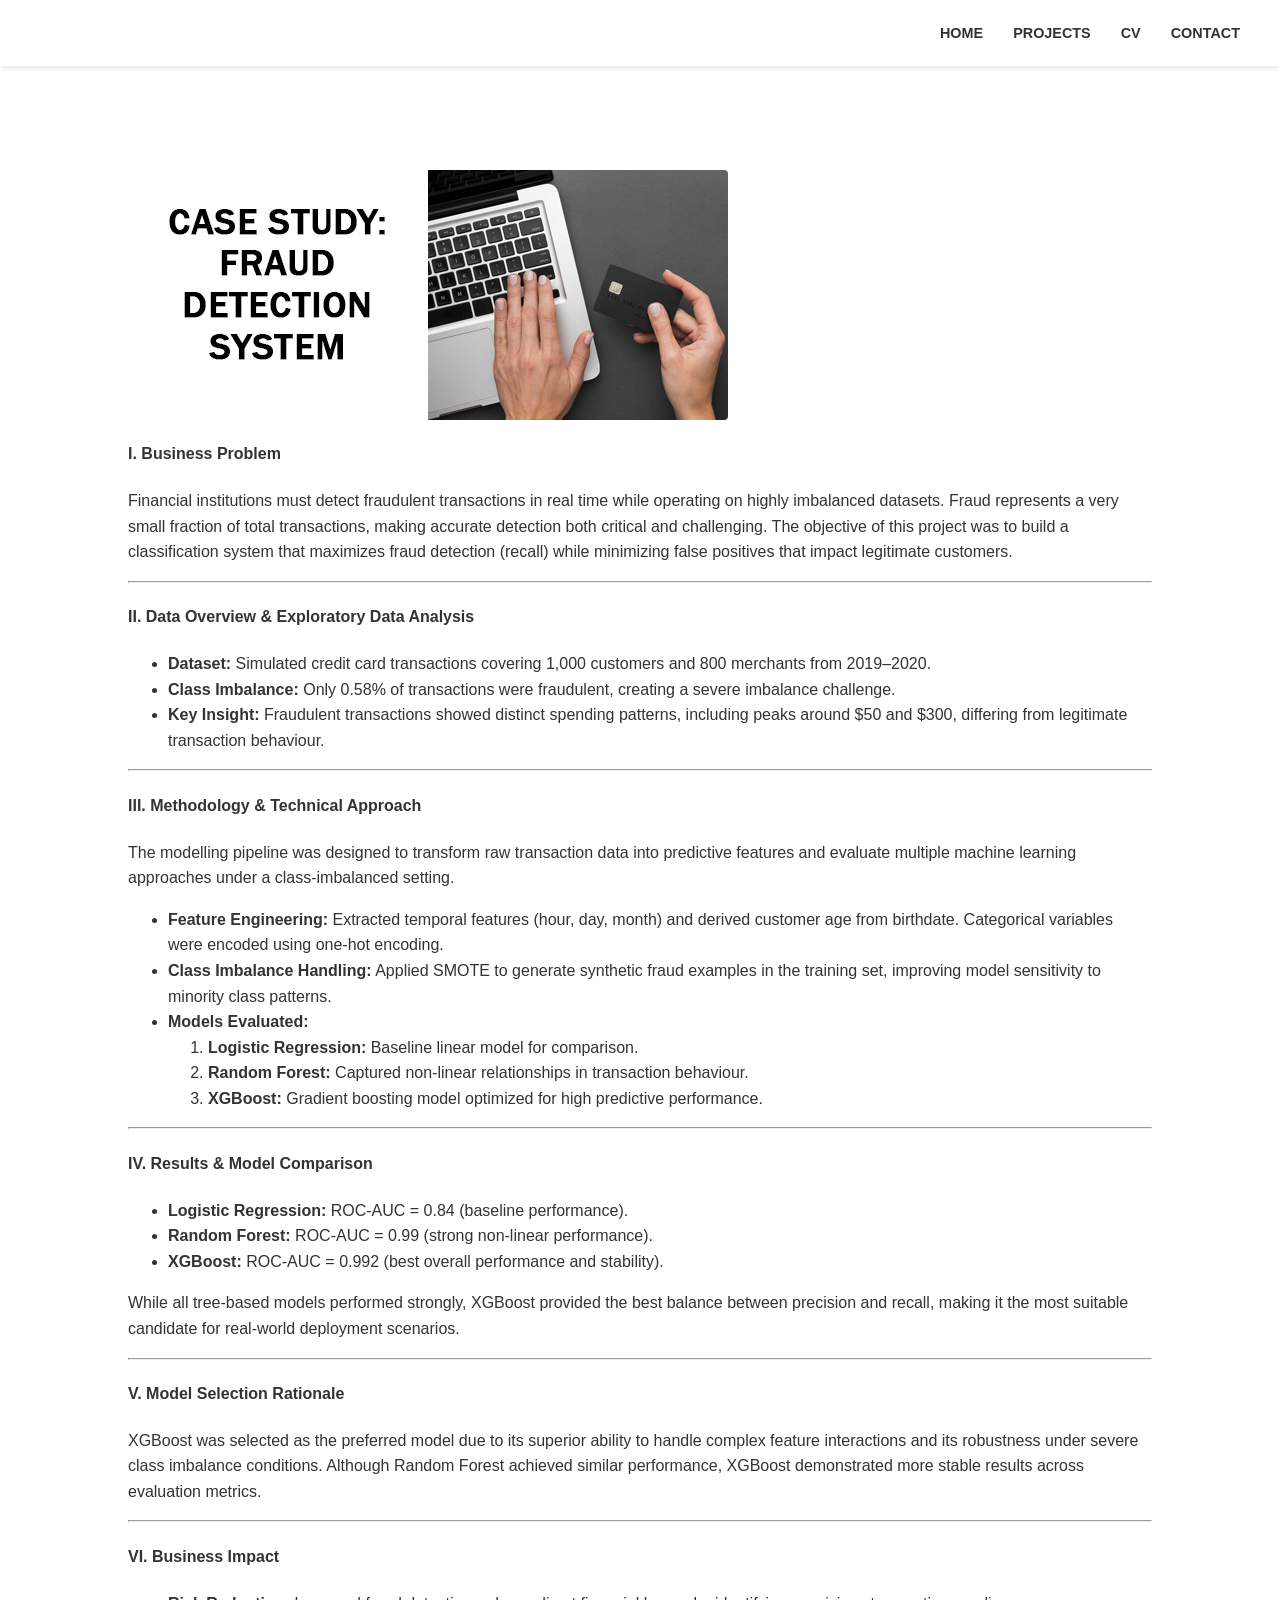
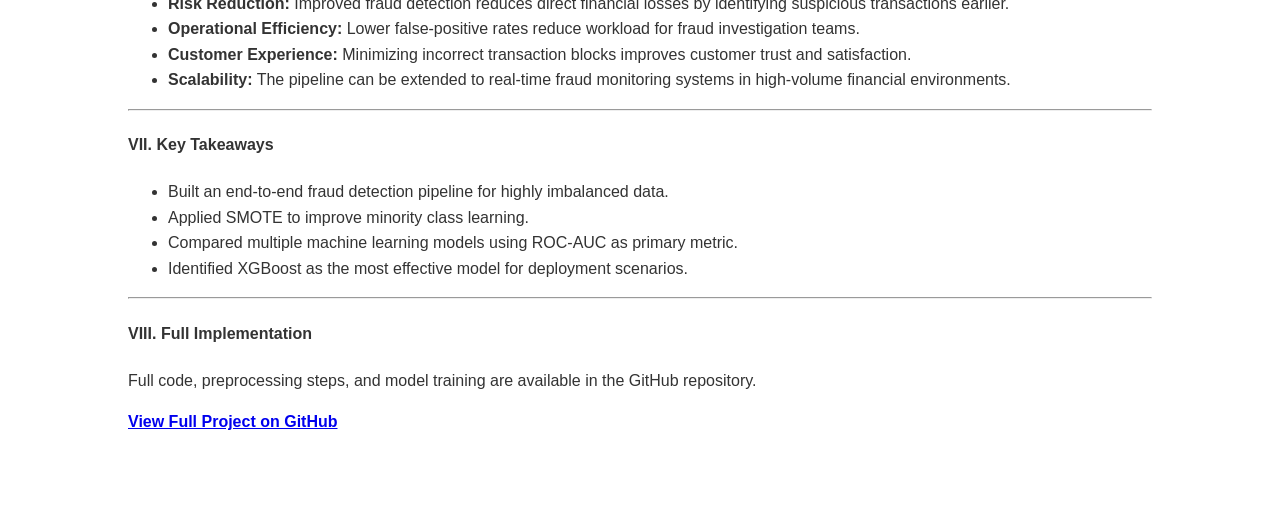
==== fraud_detection.html @ c57fd114 "Update fraud_detection.html" ====
<!DOCTYPE html>
<html lang="en">
<head>
    <meta charset="UTF-8">
    <meta name="viewport" content="width=device-width, initial-scale=1.0">
    <title>Fraud Detection Case Study | Robert Czech</title>
    <link rel="stylesheet" href="css/style.css">
</head>
<body>

<header id="header">
    <nav>
        <ul>
            <li><a href="index.html#home">HOME</a></li>
            <li><a href="index.html#projects">PROJECTS</a></li>
            <li><a href="index.html#cv">CV</a></li>
            <li><a href="index.html#contact">CONTACT</a></li>
        </ul>
    </nav>
</header>

<div id="wrapper">
<section id="main">
<div class="inner">

<img src="images/fraud_title.jpg" alt="Fraud Detection"/>

<h4>I. Business Problem</h4>

<p>
Financial institutions must detect fraudulent transactions in real time while operating on highly imbalanced datasets.
Fraud represents a very small fraction of total transactions, making accurate detection both critical and challenging.
The objective of this project was to build a classification system that maximizes fraud detection (recall) while minimizing false positives that impact legitimate customers.
</p>

<hr>

<h4>II. Data Overview & Exploratory Data Analysis</h4>

<ul>
    <li><b>Dataset:</b> Simulated credit card transactions covering 1,000 customers and 800 merchants from 2019–2020.</li>

    <li><b>Class Imbalance:</b> Only 0.58% of transactions were fraudulent, creating a severe imbalance challenge.</li>

    <li><b>Key Insight:</b> Fraudulent transactions showed distinct spending patterns, including peaks around $50 and $300, differing from legitimate transaction behaviour.</li>
</ul>

<hr>

<h4>III. Methodology & Technical Approach</h4>

<p>
The modelling pipeline was designed to transform raw transaction data into predictive features and evaluate multiple machine learning approaches under a class-imbalanced setting.
</p>

<ul>

<li><b>Feature Engineering:</b> Extracted temporal features (hour, day, month) and derived customer age from birthdate. Categorical variables were encoded using one-hot encoding.</li>

<li><b>Class Imbalance Handling:</b> Applied SMOTE to generate synthetic fraud examples in the training set, improving model sensitivity to minority class patterns.</li>

<li><b>Models Evaluated:</b>
    <ol>
        <li><b>Logistic Regression:</b> Baseline linear model for comparison.</li>
        <li><b>Random Forest:</b> Captured non-linear relationships in transaction behaviour.</li>
        <li><b>XGBoost:</b> Gradient boosting model optimized for high predictive performance.</li>
    </ol>
</li>

</ul>

<hr>

<h4>IV. Results & Model Comparison</h4>

<ul>
    <li><b>Logistic Regression:</b> ROC-AUC = 0.84 (baseline performance).</li>
    <li><b>Random Forest:</b> ROC-AUC = 0.99 (strong non-linear performance).</li>
    <li><b>XGBoost:</b> ROC-AUC = 0.992 (best overall performance and stability).</li>
</ul>

<p>
While all tree-based models performed strongly, XGBoost provided the best balance between precision and recall,
making it the most suitable candidate for real-world deployment scenarios.
</p>

<hr>

<h4>V. Model Selection Rationale</h4>

<p>
XGBoost was selected as the preferred model due to its superior ability to handle complex feature interactions
and its robustness under severe class imbalance conditions.
Although Random Forest achieved similar performance, XGBoost demonstrated more stable results across evaluation metrics.
</p>

<hr>

<h4>VI. Business Impact</h4>

<ul>

<li><b>Risk Reduction:</b> Improved fraud detection reduces direct financial losses by identifying suspicious transactions earlier.</li>

<li><b>Operational Efficiency:</b> Lower false-positive rates reduce workload for fraud investigation teams.</li>

<li><b>Customer Experience:</b> Minimizing incorrect transaction blocks improves customer trust and satisfaction.</li>

<li><b>Scalability:</b> The pipeline can be extended to real-time fraud monitoring systems in high-volume financial environments.</li>

</ul>

<hr>

<h4>VII. Key Takeaways</h4>

<ul>

<li>Built an end-to-end fraud detection pipeline for highly imbalanced data.</li>

<li>Applied SMOTE to improve minority class learning.</li>

<li>Compared multiple machine learning models using ROC-AUC as primary metric.</li>

<li>Identified XGBoost as the most effective model for deployment scenarios.</li>

</ul>

<hr>

<h4>VIII. Full Implementation</h4>

<p>
Full code, preprocessing steps, and model training are available in the GitHub repository.
</p>

<a href="https://github.com/robbyxz/fraud-detection" target="_blank">
<b>View Full Project on GitHub</b>
</a>

</div>
</section>
</div>

</body>
</html>
---- css/style.css ----
/* 1. Global Reset & Body */
html {
    scroll-behavior: smooth;
}

body {
    background-color: #ffffff; 
    color: #333333; 
    font-family: 'Helvetica Neue', Helvetica, Arial, sans-serif;
    font-size: 16px;
    line-height: 1.6;
    margin: 0;
    padding-top: 80px;
}

/* 2. Header & Navigation */
#header {
    background-color: #ffffff;
    position: fixed;
    top: 0;
    width: 100%;
    padding: 20px 40px;
    box-shadow: 0 2px 5px rgba(0,0,0,0.1);
    z-index: 1000;
    display: flex;
    justify-content: flex-end;
    box-sizing: border-box;
}

#header nav ul {
    list-style: none;
    margin: 0;
    padding: 0;
    display: flex;
    gap: 30px;
}

#header a {
    text-decoration: none;
    color: #333333;
    font-weight: 600;
    font-size: 0.9em;
    transition: color 0.3s ease;
}

#header a:hover {
    color: #5e42a6;
}

/* 3. Section Layout */
section {
    padding: 80px 10%;
    min-height: 80vh; /* Standard height for other sections */
}

/* Specific Home Section: Set to a smaller height */
#home {
    padding-top: 60px; /* Reduced top padding */
    min-height: 40vh;  /* Reduced height to make it smaller */
    text-align: center;
    display: flex;
    flex-direction: column;
    align-items: center;
    justify-content: center; /* Centers content vertically */
}

#home p {
    max-width: 800px;
}

/* 4. Project Card Layout */
.project-grid {
    display: flex;
    gap: 20px;
    flex-wrap: wrap;
    margin-top: 30px;
}

.project-card {
    border: 1px solid #e0e0e0;
    border-radius: 12px;
    padding: 25px;
    background-color: #ffffff;
    flex: 1;
    min-width: 300px;
    transition: box-shadow 0.3s ease;
}

.project-card:hover {
    box-shadow: 0 4px 15px rgba(0, 0, 0, 0.1);
}

/* 5. Typography */
h1, h2 {
    color: #1a1a1a;
    font-weight: 800;
}

h2 {
    font-size: 2.2em;
    margin-bottom: 1em;
}

.name-sub {
    font-size: 1.2em;
    color: #666666;
    margin: -10px 0 20px 0;
    font-weight: 600;
}

/* 6. Image Adjustments & Profile Photo */
img {
    max-width: 80%;
    height: auto;
    border-radius: 4px;
    display: block;
    margin: 10px 0;
}

.profile-photo {
    width: 200px;
    height: 200px;
    margin: 0 auto 30px auto;
    overflow: hidden;
    border-radius: 50%;
    border: 3px solid #e0e0e0;
    box-shadow: 0 4px 10px rgba(0,0,0,0.1);
    display: flex;
    justify-content: center;
    align-items: center;
}

.profile-photo img {
    width: 200px !important;
    height: 200px !important;
    max-width: none !important;
    object-fit: cover;
    display: block;
    margin: 0;
}

/* 7. Components */
.skills-bar {
    margin-top: 20px;
    font-size: 0.9em;
    color: #5e42a6;
    font-weight: bold;
}

pre {
    background-color: #282c34;
    color: #abb2bf;
    padding: 20px;
    border-radius: 6px;
    overflow-x: auto;
    font-family: 'Courier New', Courier, monospace;
    font-size: 0.9em;
    margin: 1.5em 0;
}
.project-tags {
    display: flex;
    flex-wrap: wrap;
    gap: 8px;
    margin: 10px 0 15px 0;
}

/* Base badge style */
.tag {
    display: inline-block;
    padding: 5px 10px;
    font-size: 12px;
    font-weight: 600;
    border-radius: 999px;
    letter-spacing: 0.3px;
    border: 1px solid transparent;
    transition: all 0.2s ease;
}

/* Hover effect */
.tag:hover {
    transform: translateY(-1px);
    cursor: default;
    opacity: 0.9;
}

/* Individual colors */
.tag-ml {
    background: #e8f1ff;
    color: #1f5fbf;
    border-color: #cfe2ff;
}

.tag-nlp {
    background: #e8fff3;
    color: #1f8a5b;
    border-color: #c7f5df;
}

.tag-dl {
    background: #f3e8ff;
    color: #6b2fbf;
    border-color: #e0ccff;
}

.tag-python {
    background: #fff7e6;
    color: #b7791f;
    border-color: #ffe4a3;
}

.tag-finance {
    background: #e8fff1;
    color: #167a4a;
    border-color: #bff0d0;
}

.tag-tree {
    background: #ffecec;
    color: #b42318;
    border-color: #ffc7c7;
}
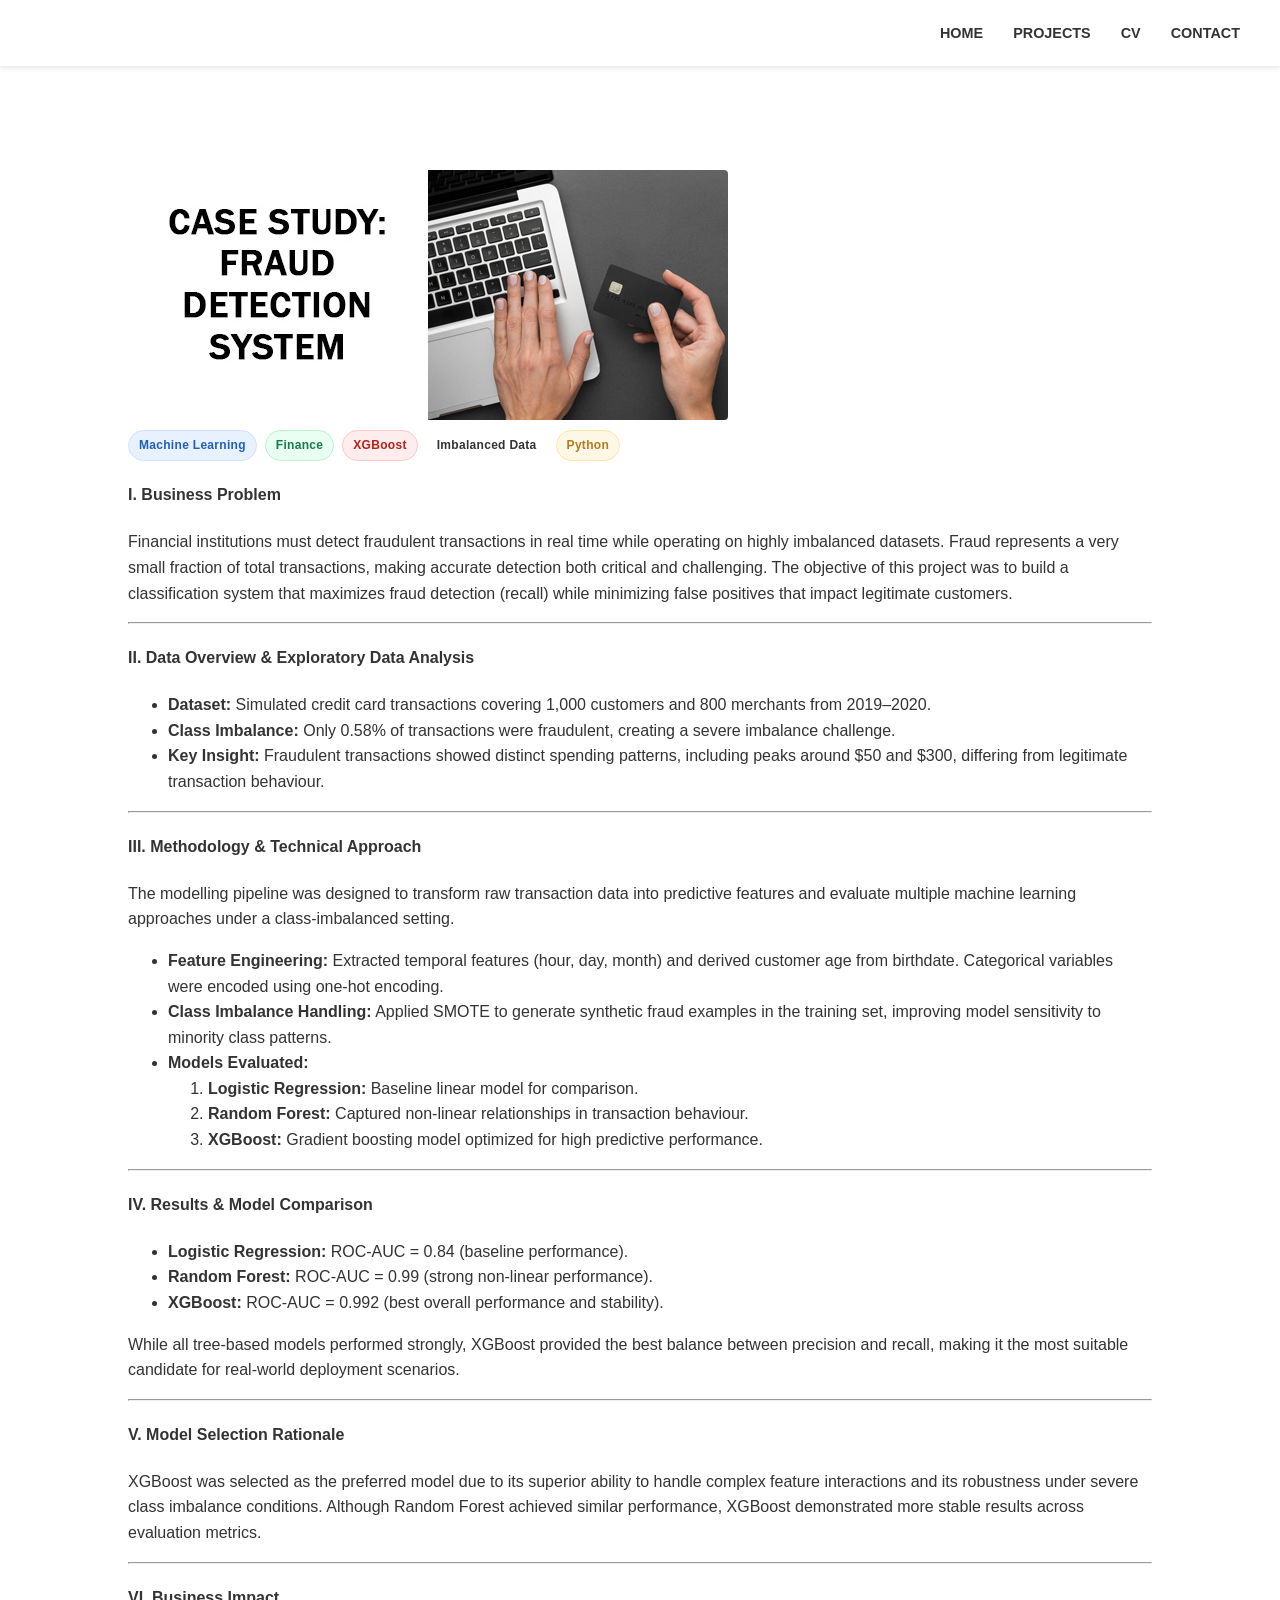
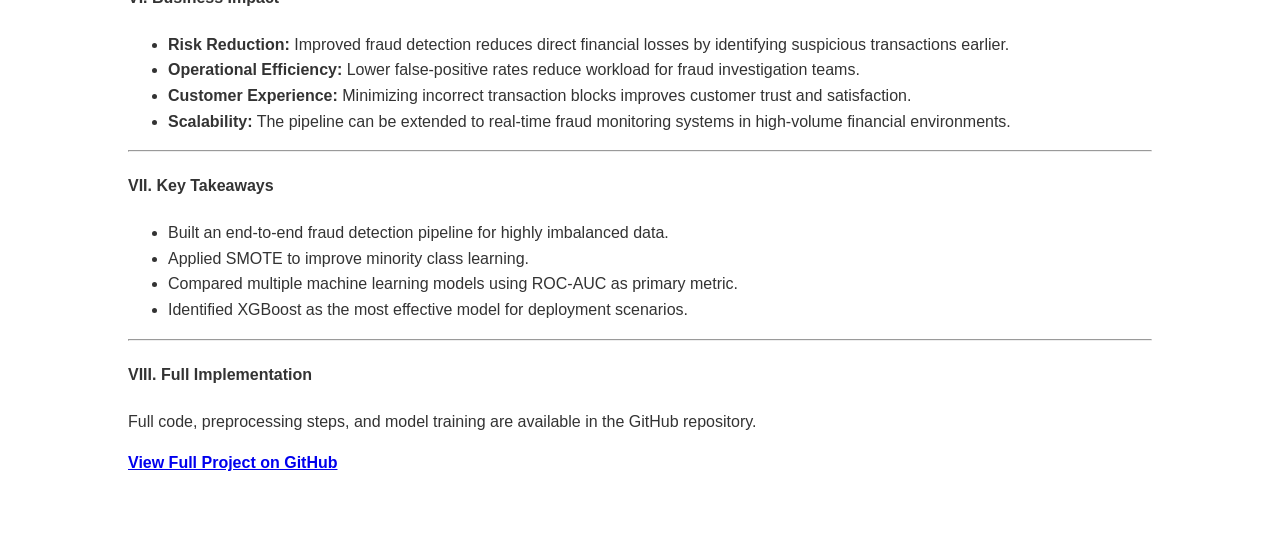
==== commit 25f9378e: "Update fraud_detection.html" ====
--- a/fraud_detection.html
+++ b/fraud_detection.html
@@ -24,7 +24,14 @@
 <div class="inner">
 
 <img src="images/fraud_title.jpg" alt="Fraud Detection"/>
-
+<div class="project-tags">
+    <span class="tag tag-ml">Machine Learning</span>
+    <span class="tag tag-finance">Finance</span>
+    <span class="tag tag-tree">XGBoost</span>
+    <span class="tag tag-imbalance">Imbalanced Data</span>
+    <span class="tag tag-python">Python</span>
+</div>
+    
 <h4>I. Business Problem</h4>
 
 <p>
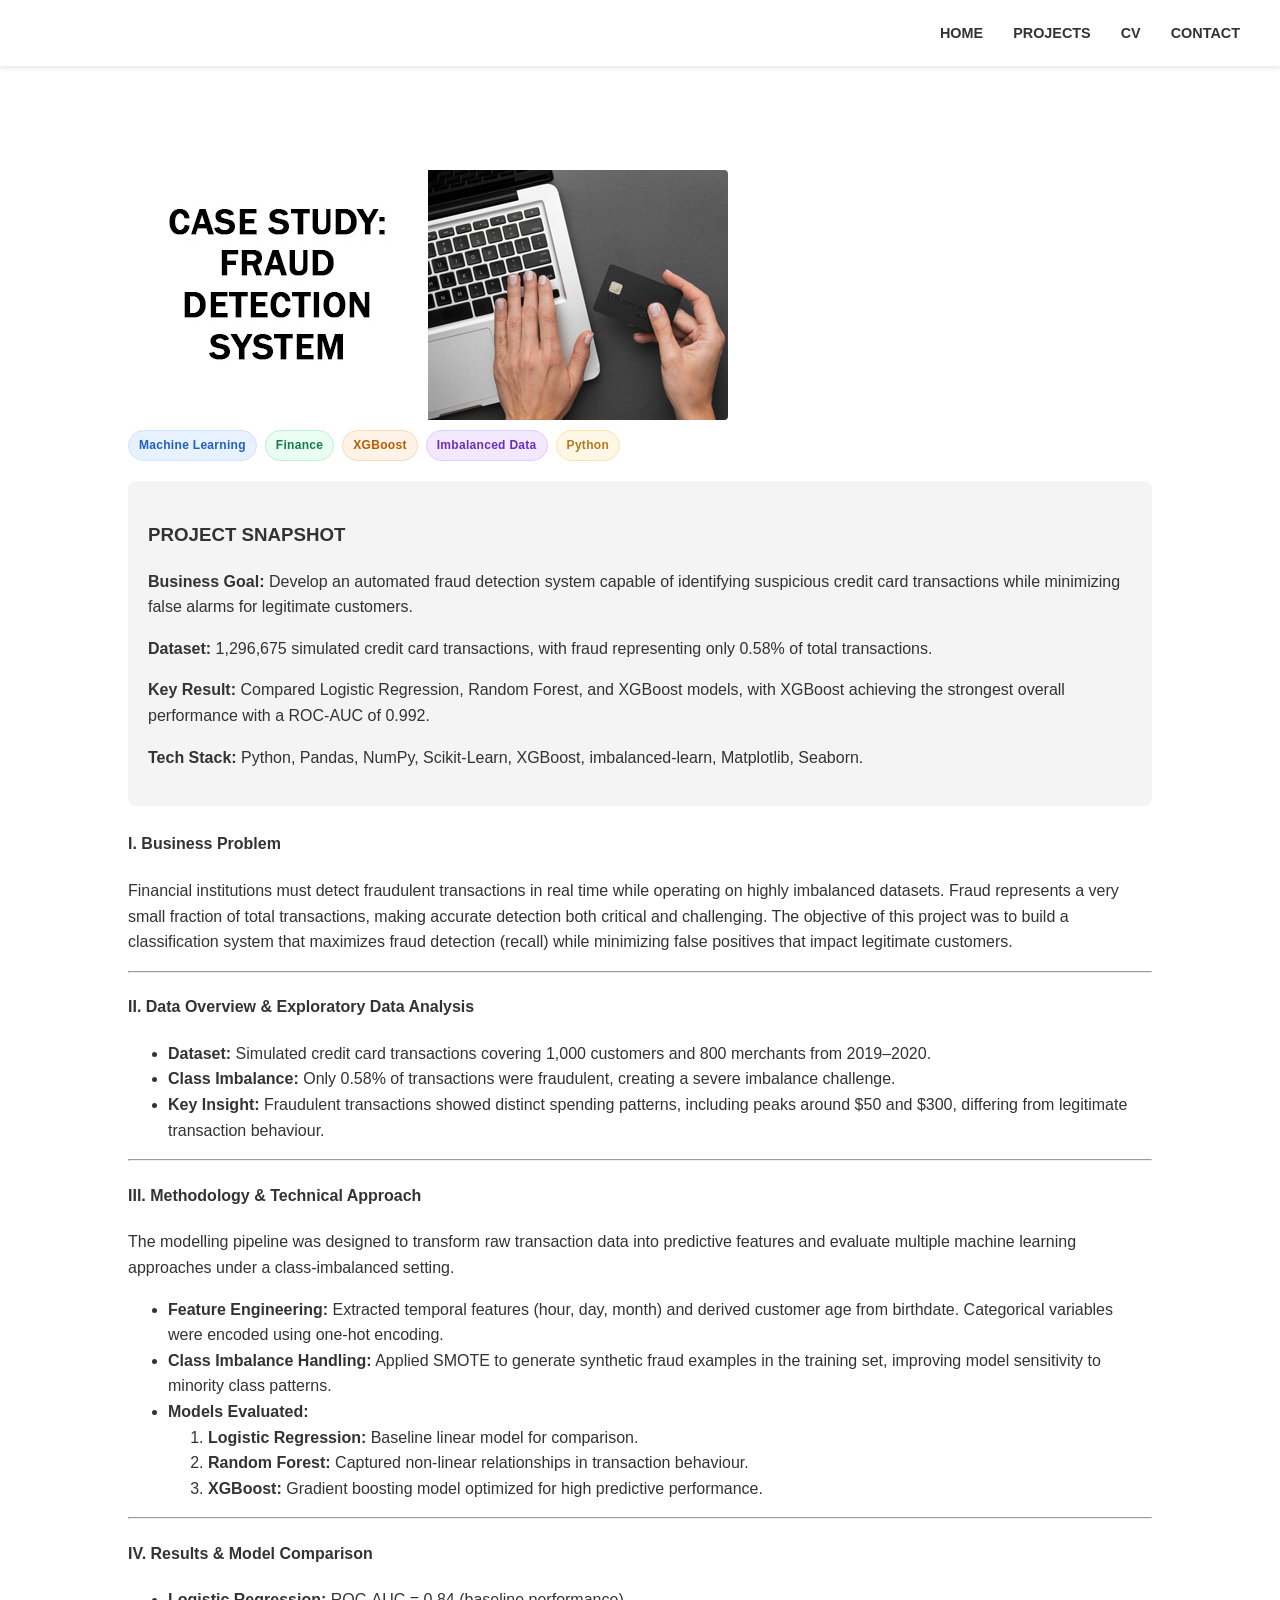
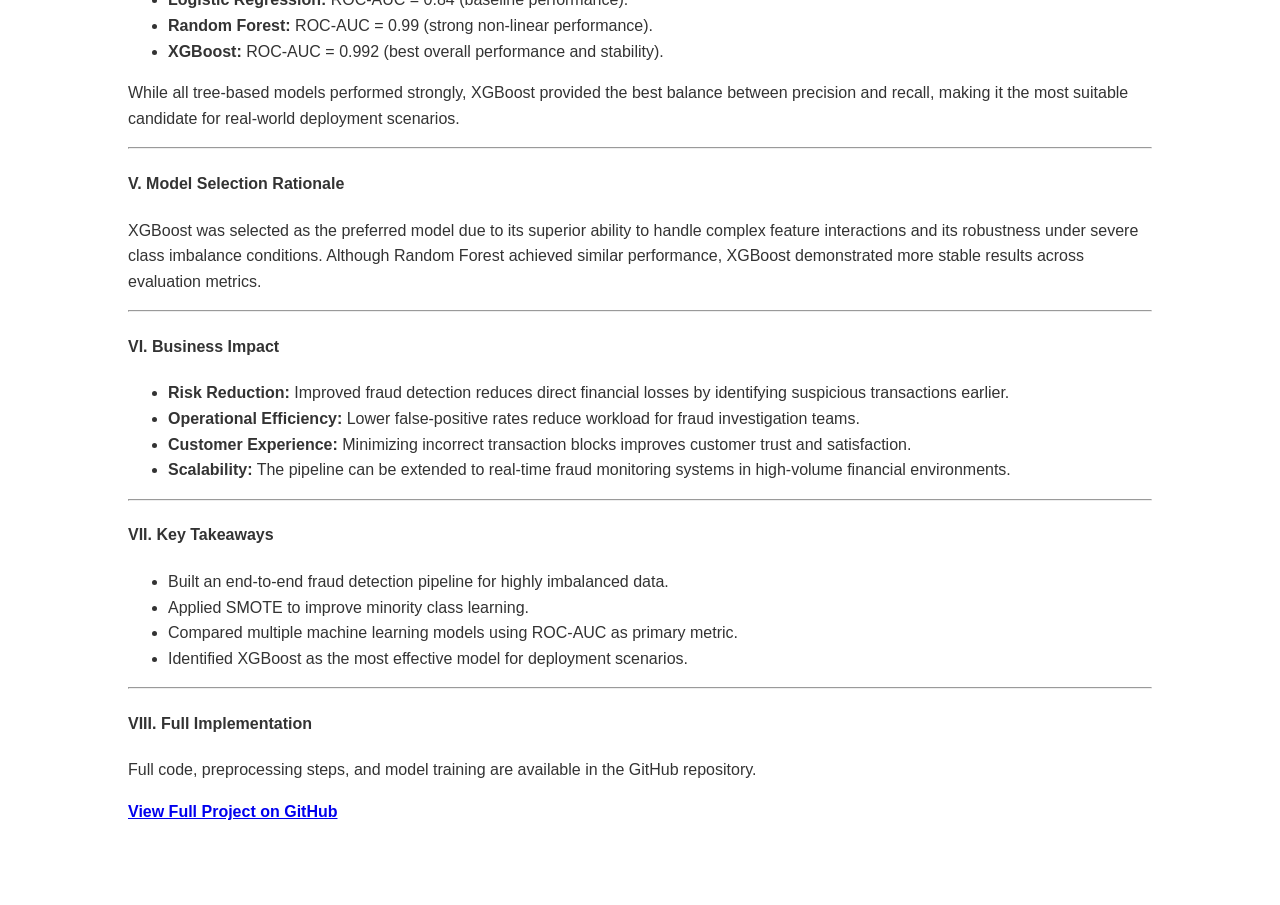
==== commit 1b857e9c: "Update fraud_detection.html" ====
--- a/fraud_detection.html
+++ b/fraud_detection.html
@@ -31,7 +31,19 @@
     <span class="tag tag-imbalance">Imbalanced Data</span>
     <span class="tag tag-python">Python</span>
 </div>
-    
+<div class="summary-box" style="background:#f4f4f4;padding:20px;border-radius:8px;margin-bottom:25px;">
+
+<h3>PROJECT SNAPSHOT</h3>
+
+<p><strong>Business Goal:</strong> Develop an automated fraud detection system capable of identifying suspicious credit card transactions while minimizing false alarms for legitimate customers.</p>
+
+<p><strong>Dataset:</strong> 1,296,675 simulated credit card transactions, with fraud representing only 0.58% of total transactions.</p>
+
+<p><strong>Key Result:</strong> Compared Logistic Regression, Random Forest, and XGBoost models, with XGBoost achieving the strongest overall performance with a ROC-AUC of 0.992.</p>
+
+<p><strong>Tech Stack:</strong> Python, Pandas, NumPy, Scikit-Learn, XGBoost, imbalanced-learn, Matplotlib, Seaborn.</p>
+
+</div>
 <h4>I. Business Problem</h4>
 
 <p>
--- a/css/style.css
+++ b/css/style.css
@@ -161,10 +161,9 @@
     display: flex;
     flex-wrap: wrap;
     gap: 8px;
-    margin: 10px 0 15px 0;
-}
-
-/* Base badge style */
+    margin: 10px 0 20px 0;
+}
+
 .tag {
     display: inline-block;
     padding: 5px 10px;
@@ -174,29 +173,35 @@
     letter-spacing: 0.3px;
     border: 1px solid transparent;
     transition: all 0.2s ease;
-}
-
-/* Hover effect */
+    white-space: nowrap;
+}
+
 .tag:hover {
     transform: translateY(-1px);
     cursor: default;
     opacity: 0.9;
 }
 
-/* Individual colors */
+/* Colors */
 .tag-ml {
     background: #e8f1ff;
     color: #1f5fbf;
     border-color: #cfe2ff;
 }
 
-.tag-nlp {
-    background: #e8fff3;
-    color: #1f8a5b;
-    border-color: #c7f5df;
-}
-
-.tag-dl {
+.tag-finance {
+    background: #e8fff1;
+    color: #167a4a;
+    border-color: #bff0d0;
+}
+
+.tag-tree {
+    background: #fff3e8;
+    color: #b85c00;
+    border-color: #ffd7b5;
+}
+
+.tag-imbalance {
     background: #f3e8ff;
     color: #6b2fbf;
     border-color: #e0ccff;
@@ -207,15 +212,3 @@
     color: #b7791f;
     border-color: #ffe4a3;
 }
-
-.tag-finance {
-    background: #e8fff1;
-    color: #167a4a;
-    border-color: #bff0d0;
-}
-
-.tag-tree {
-    background: #ffecec;
-    color: #b42318;
-    border-color: #ffc7c7;
-}
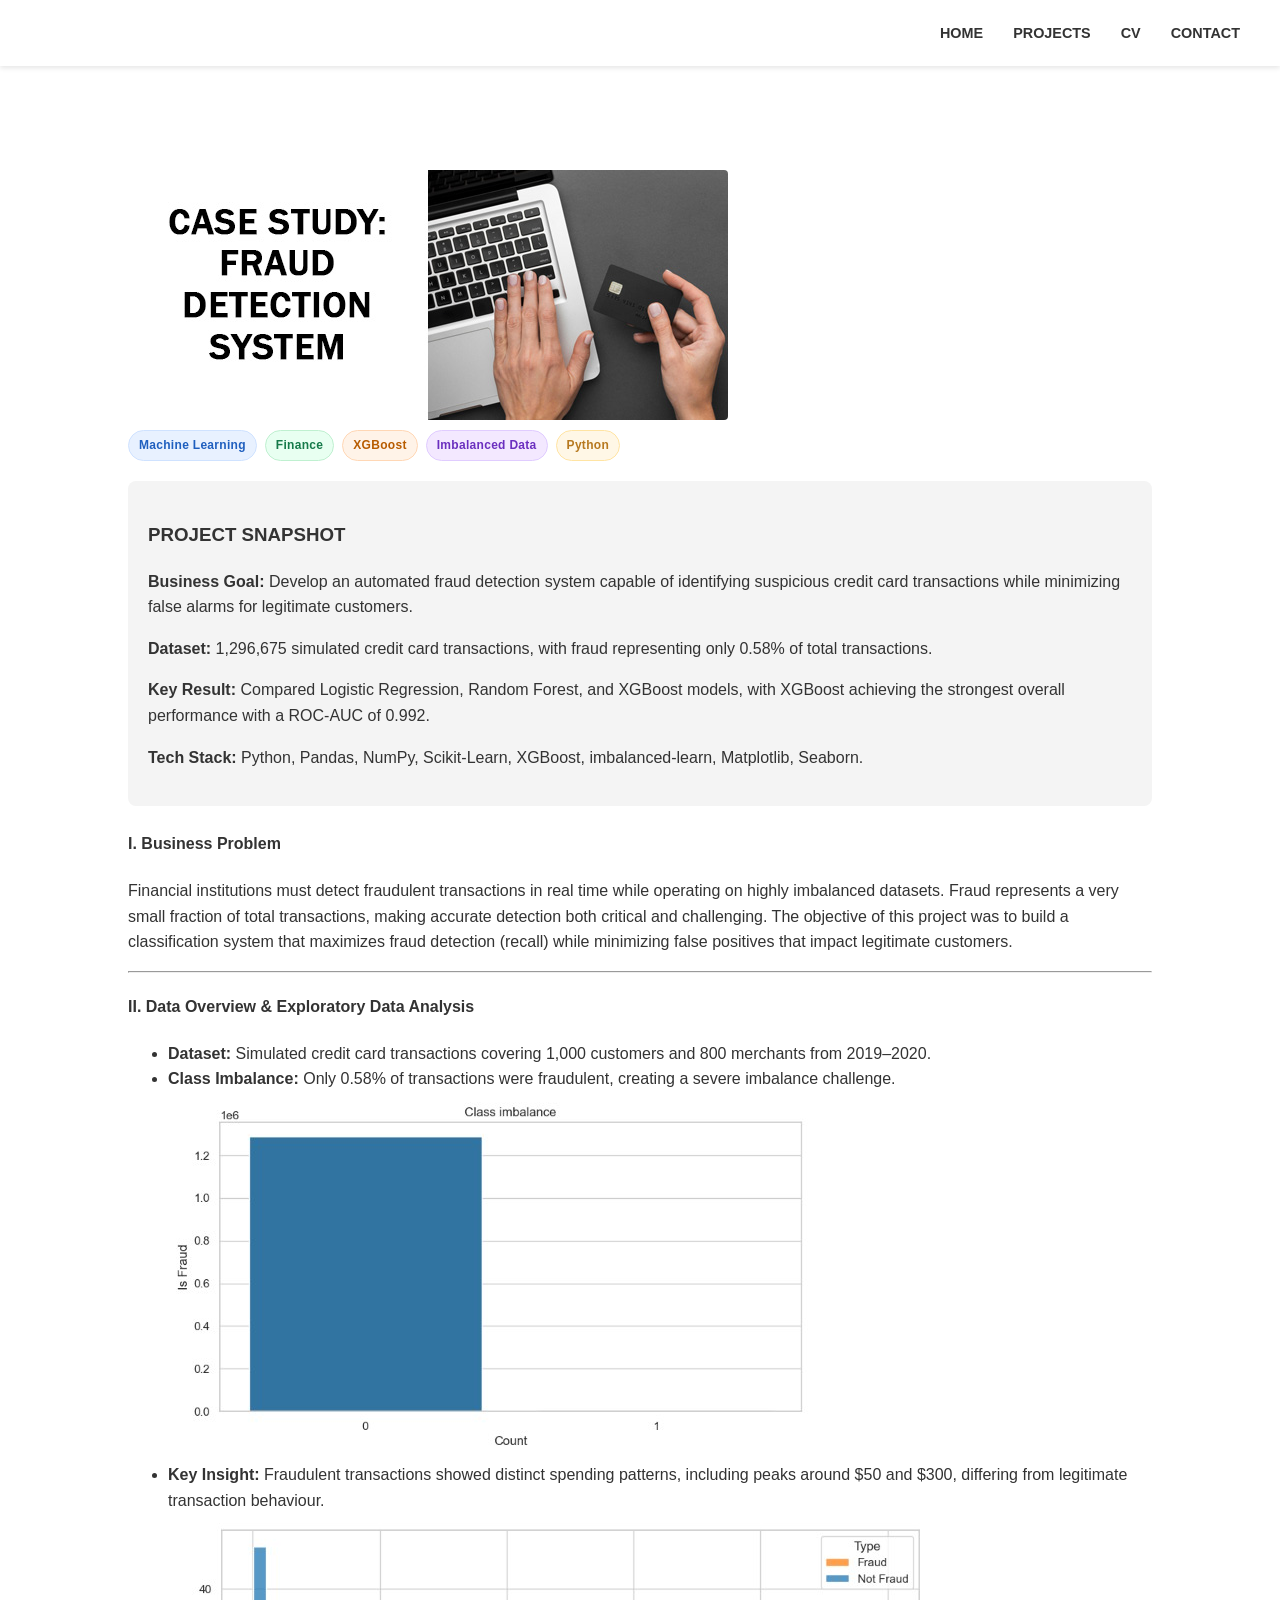
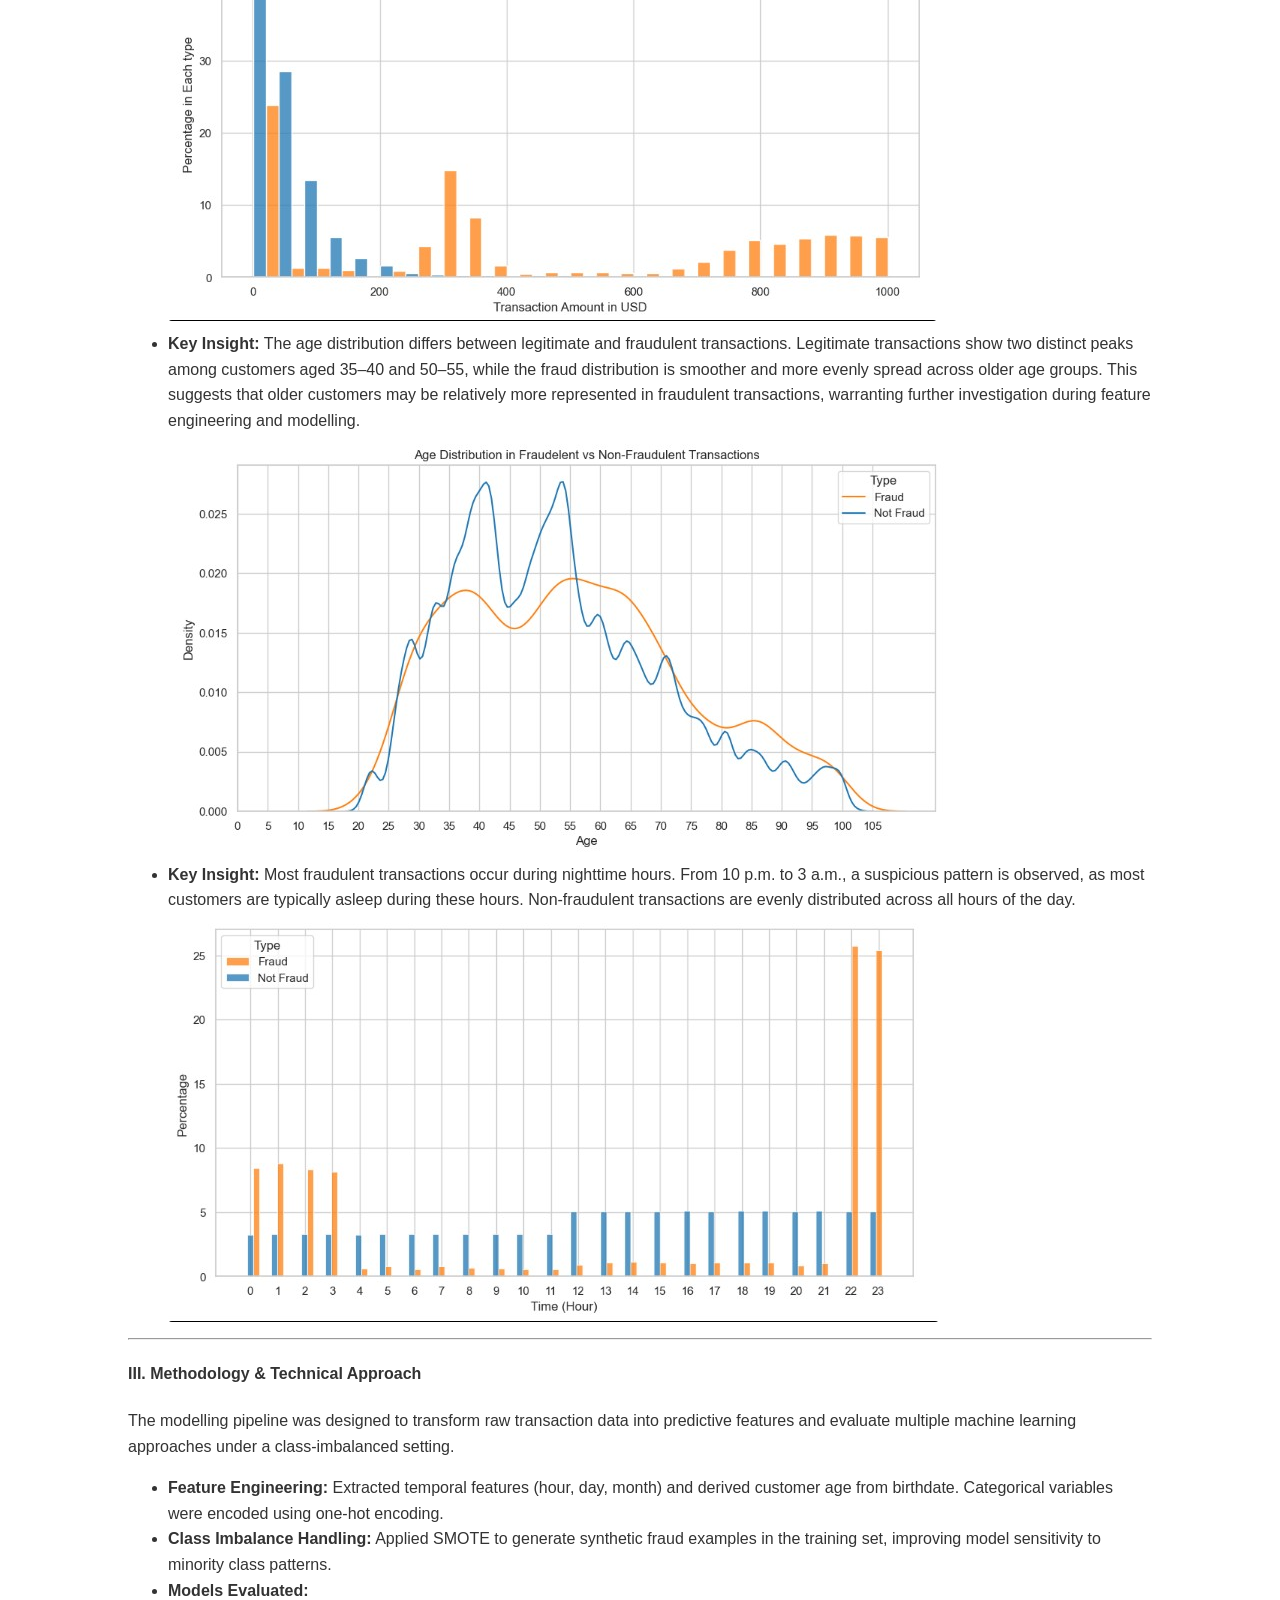
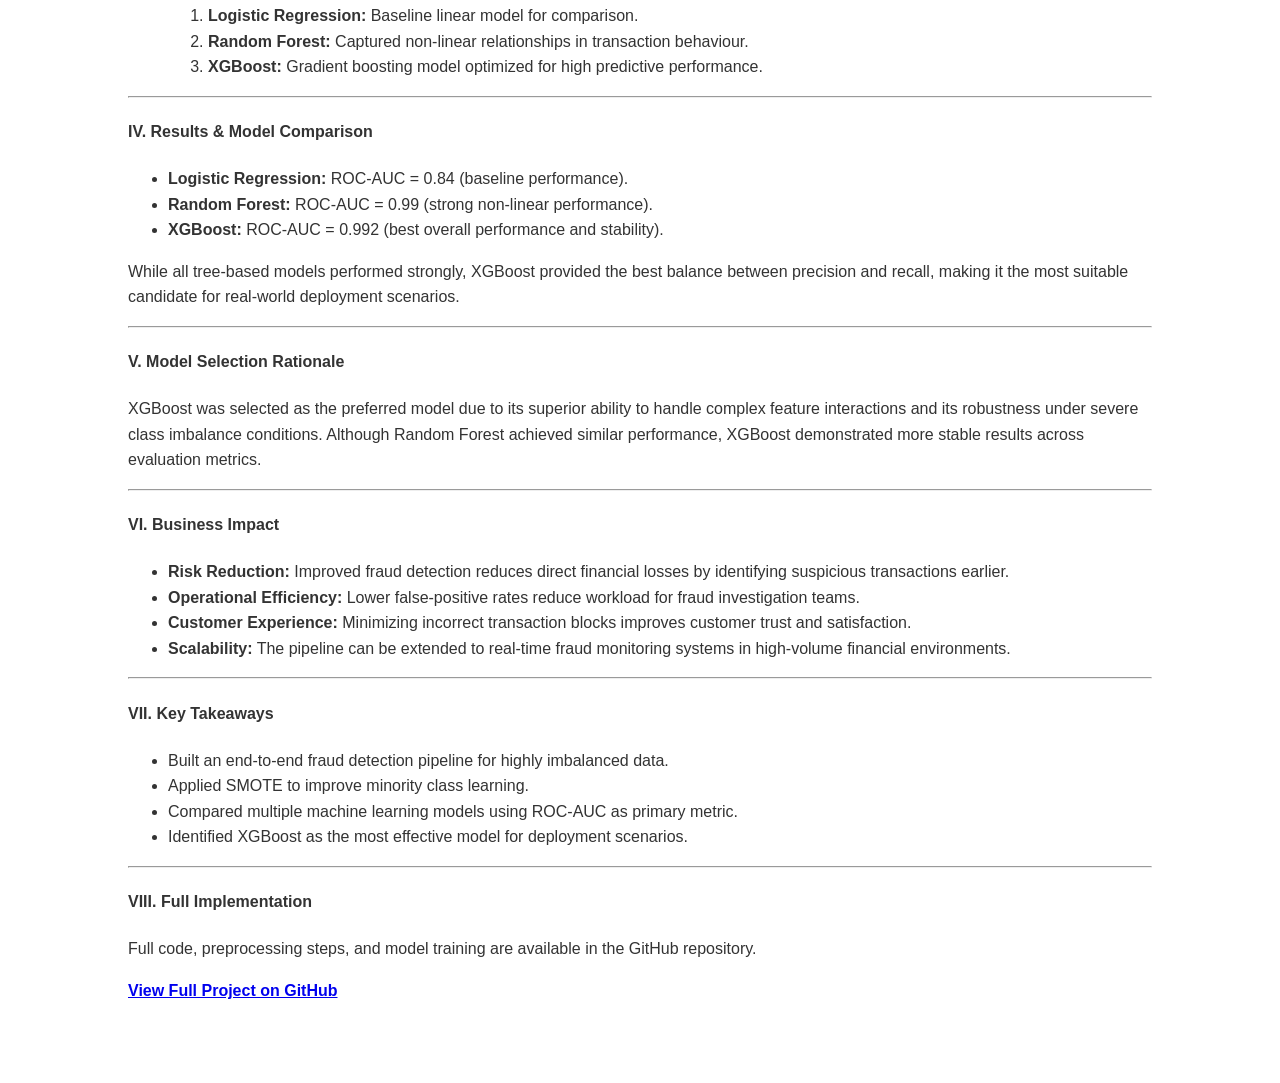
==== commit 91c809e5: "Update fraud_detection.html" ====
--- a/fraud_detection.html
+++ b/fraud_detection.html
@@ -60,8 +60,16 @@
     <li><b>Dataset:</b> Simulated credit card transactions covering 1,000 customers and 800 merchants from 2019–2020.</li>
 
     <li><b>Class Imbalance:</b> Only 0.58% of transactions were fraudulent, creating a severe imbalance challenge.</li>
+    <img src="images/fraud_imbalance.jpg" alt="Fraud Imbalance"/>
 
     <li><b>Key Insight:</b> Fraudulent transactions showed distinct spending patterns, including peaks around $50 and $300, differing from legitimate transaction behaviour.</li>
+    <img src="images/amount_fraud.jpg" alt="Fraud Amount"/>
+
+    <li><b>Key Insight:</b> The age distribution differs between legitimate and fraudulent transactions. Legitimate transactions show two distinct peaks among customers aged 35–40 and 50–55, while the fraud distribution is smoother and more evenly spread across older age groups. This suggests that older customers may be relatively more represented in fraudulent transactions, warranting further investigation during feature engineering and modelling.</li>
+    <img src="images/age_fraud.jpg" alt="Fraud Age"/>
+
+    <li><b>Key Insight:</b> Most fraudulent transactions occur during nighttime hours. From 10 p.m. to 3 a.m., a suspicious pattern is observed, as most customers are typically asleep during these hours. Non-fraudulent transactions are evenly distributed across all hours of the day.</li>
+    <img src="images/time_fraud.jpg" alt="Fraud Time"/>
 </ul>
 
 <hr>
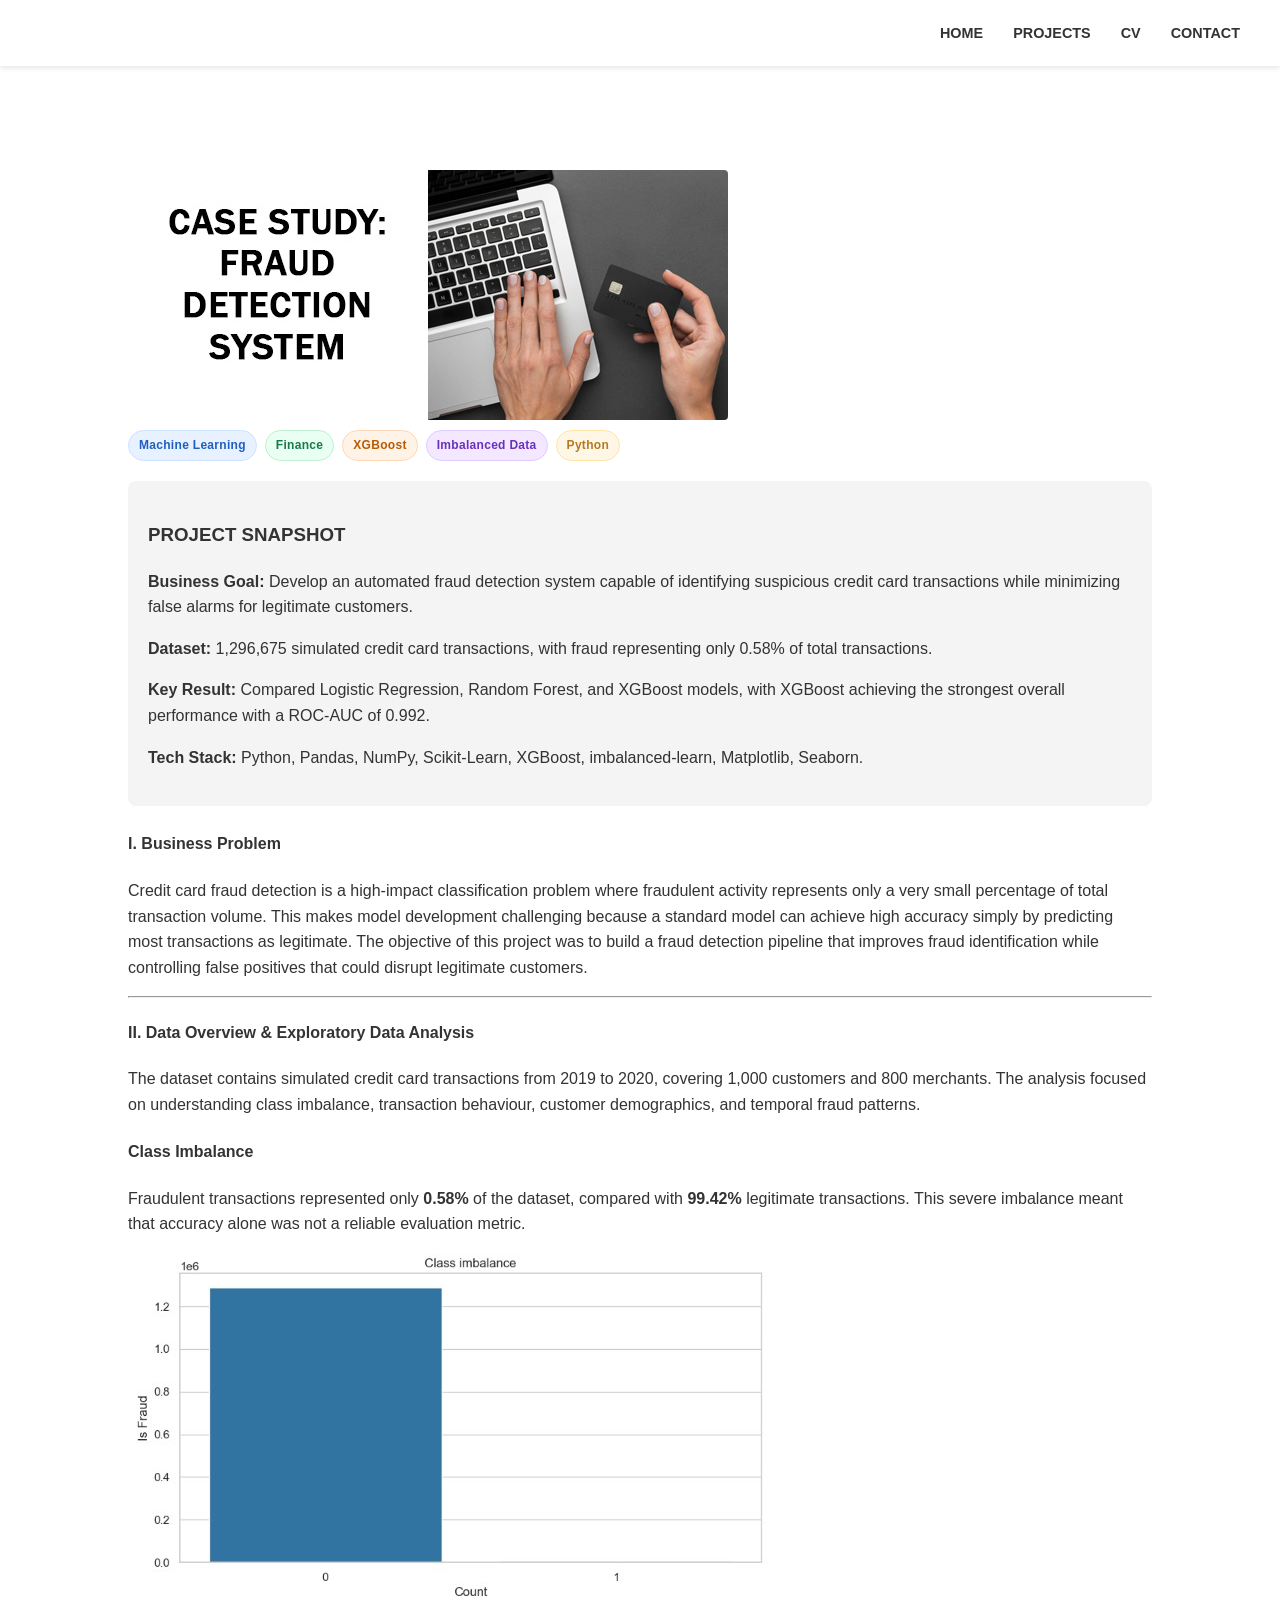
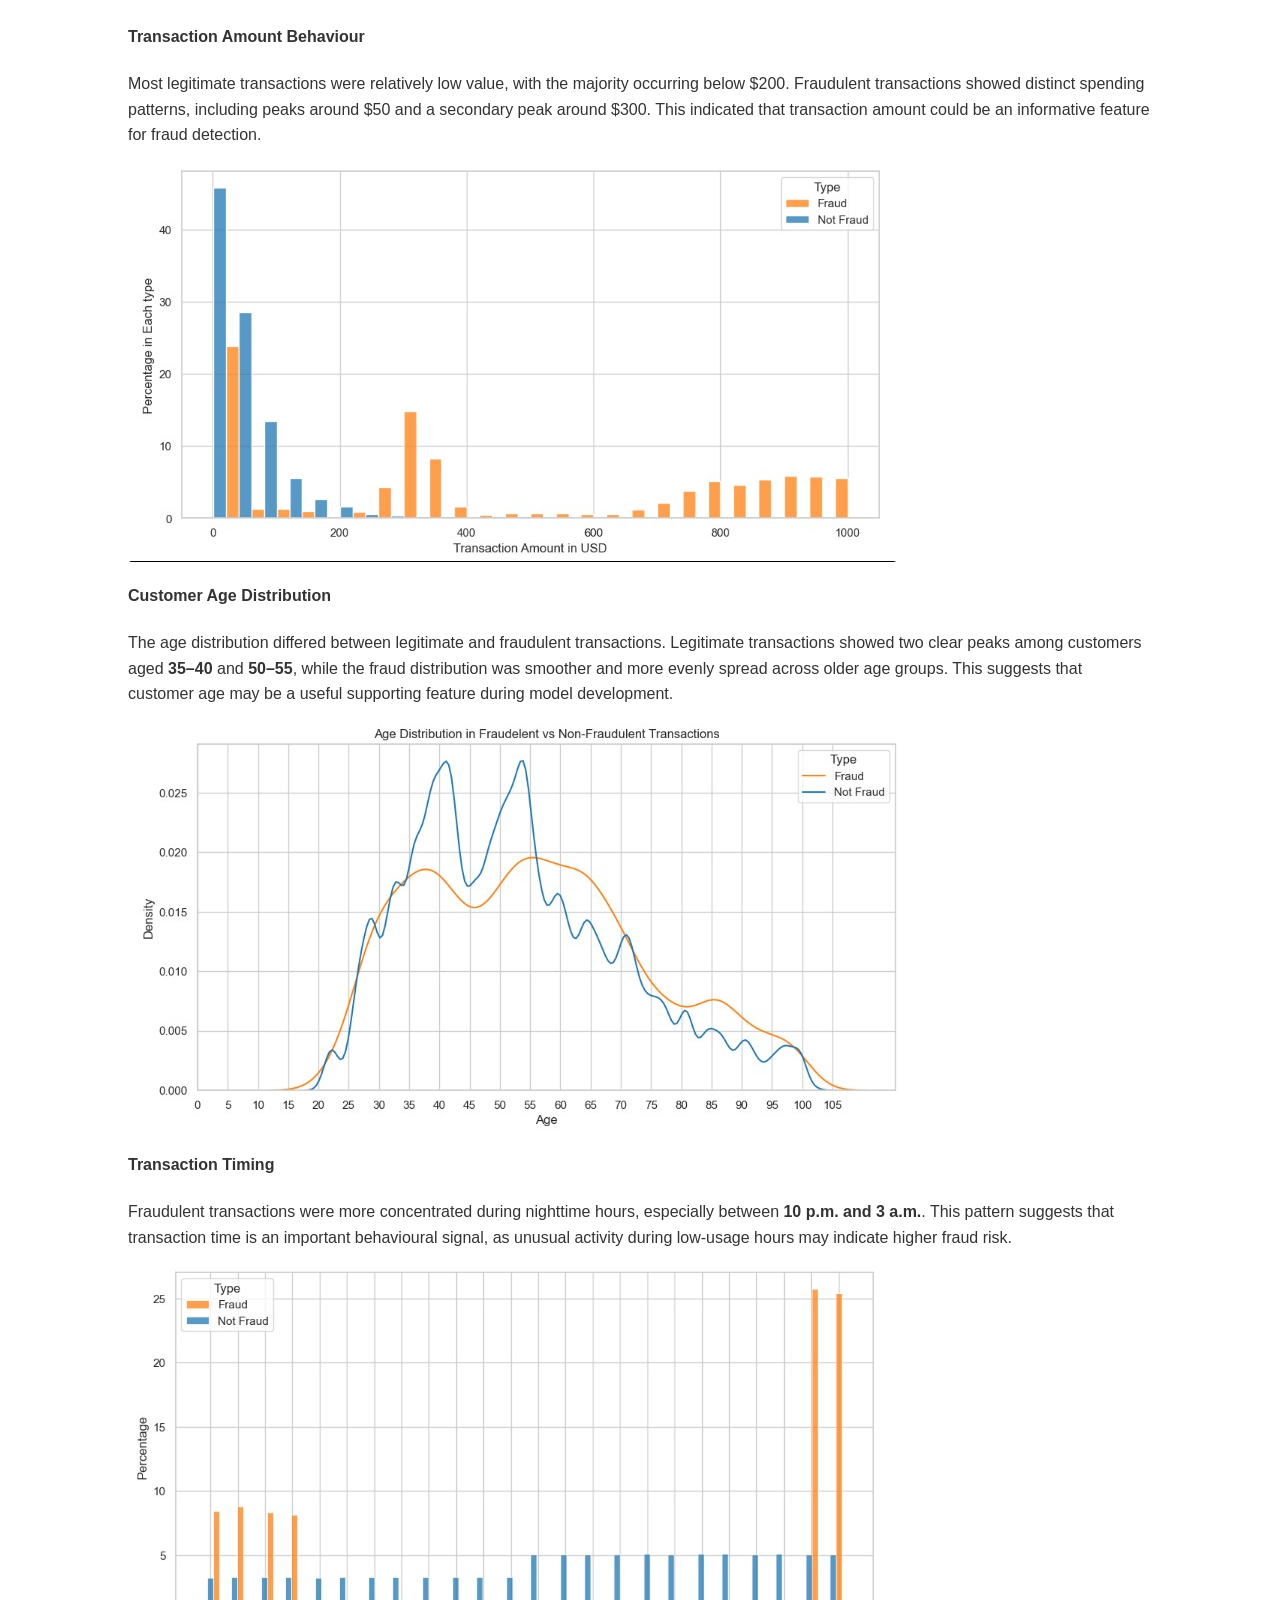
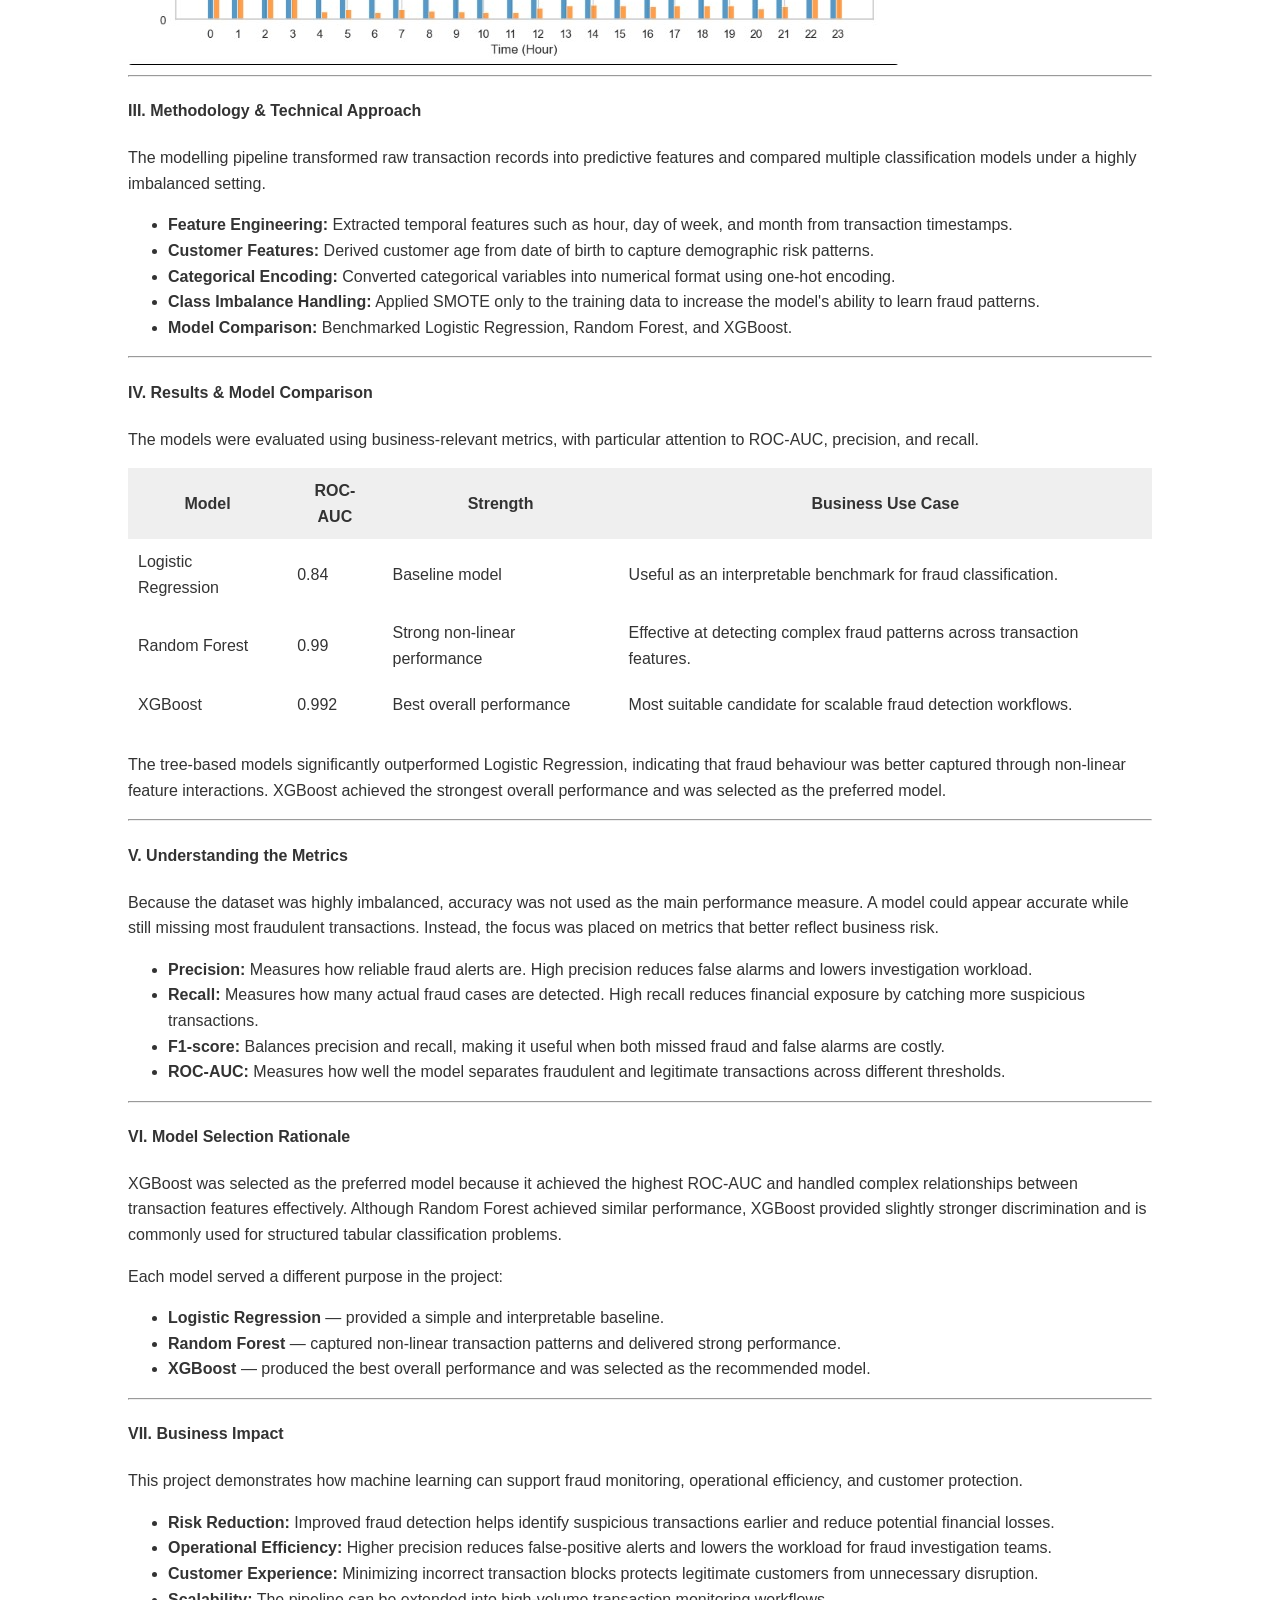
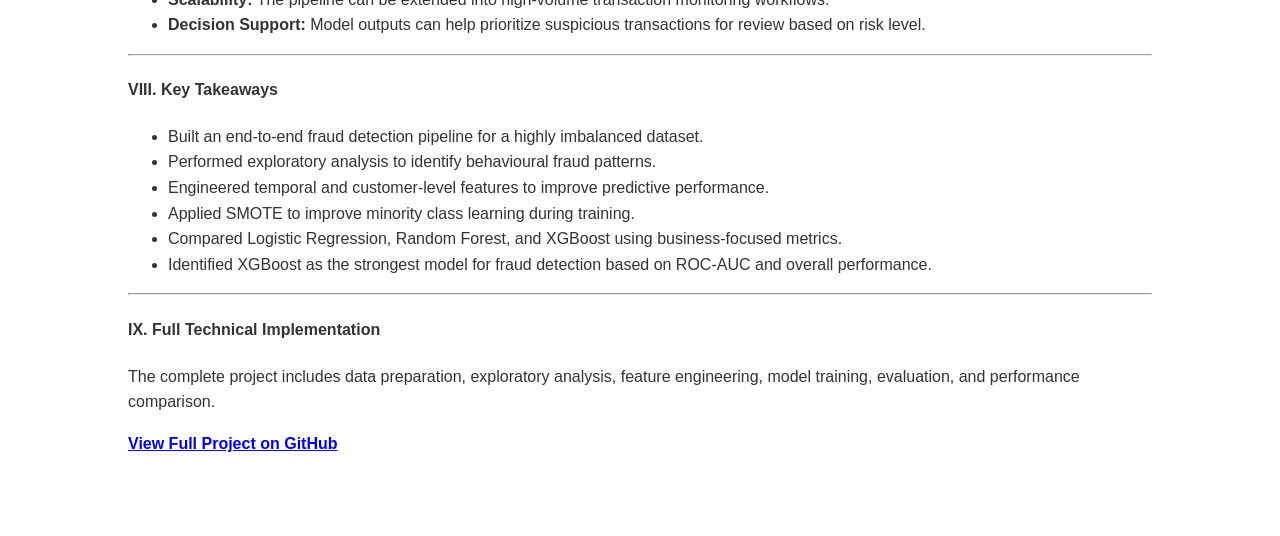
==== commit 95da7da8: "Update fraud_detection.html" ====
--- a/fraud_detection.html
+++ b/fraud_detection.html
@@ -24,6 +24,7 @@
 <div class="inner">
 
 <img src="images/fraud_title.jpg" alt="Fraud Detection"/>
+
 <div class="project-tags">
     <span class="tag tag-ml">Machine Learning</span>
     <span class="tag tag-finance">Finance</span>
@@ -31,6 +32,7 @@
     <span class="tag tag-imbalance">Imbalanced Data</span>
     <span class="tag tag-python">Python</span>
 </div>
+
 <div class="summary-box" style="background:#f4f4f4;padding:20px;border-radius:8px;margin-bottom:25px;">
 
 <h3>PROJECT SNAPSHOT</h3>
@@ -44,121 +46,199 @@
 <p><strong>Tech Stack:</strong> Python, Pandas, NumPy, Scikit-Learn, XGBoost, imbalanced-learn, Matplotlib, Seaborn.</p>
 
 </div>
+
 <h4>I. Business Problem</h4>
 
 <p>
-Financial institutions must detect fraudulent transactions in real time while operating on highly imbalanced datasets.
-Fraud represents a very small fraction of total transactions, making accurate detection both critical and challenging.
-The objective of this project was to build a classification system that maximizes fraud detection (recall) while minimizing false positives that impact legitimate customers.
+Credit card fraud detection is a high-impact classification problem where fraudulent activity represents only a very small percentage of total transaction volume. 
+This makes model development challenging because a standard model can achieve high accuracy simply by predicting most transactions as legitimate.
+The objective of this project was to build a fraud detection pipeline that improves fraud identification while controlling false positives that could disrupt legitimate customers.
 </p>
 
 <hr>
 
 <h4>II. Data Overview & Exploratory Data Analysis</h4>
 
-<ul>
-    <li><b>Dataset:</b> Simulated credit card transactions covering 1,000 customers and 800 merchants from 2019–2020.</li>
-
-    <li><b>Class Imbalance:</b> Only 0.58% of transactions were fraudulent, creating a severe imbalance challenge.</li>
-    <img src="images/fraud_imbalance.jpg" alt="Fraud Imbalance"/>
-
-    <li><b>Key Insight:</b> Fraudulent transactions showed distinct spending patterns, including peaks around $50 and $300, differing from legitimate transaction behaviour.</li>
-    <img src="images/amount_fraud.jpg" alt="Fraud Amount"/>
-
-    <li><b>Key Insight:</b> The age distribution differs between legitimate and fraudulent transactions. Legitimate transactions show two distinct peaks among customers aged 35–40 and 50–55, while the fraud distribution is smoother and more evenly spread across older age groups. This suggests that older customers may be relatively more represented in fraudulent transactions, warranting further investigation during feature engineering and modelling.</li>
-    <img src="images/age_fraud.jpg" alt="Fraud Age"/>
-
-    <li><b>Key Insight:</b> Most fraudulent transactions occur during nighttime hours. From 10 p.m. to 3 a.m., a suspicious pattern is observed, as most customers are typically asleep during these hours. Non-fraudulent transactions are evenly distributed across all hours of the day.</li>
-    <img src="images/time_fraud.jpg" alt="Fraud Time"/>
-</ul>
+<p>
+The dataset contains simulated credit card transactions from 2019 to 2020, covering 1,000 customers and 800 merchants.
+The analysis focused on understanding class imbalance, transaction behaviour, customer demographics, and temporal fraud patterns.
+</p>
+
+<h4>Class Imbalance</h4>
+
+<p>
+Fraudulent transactions represented only <b>0.58%</b> of the dataset, compared with <b>99.42%</b> legitimate transactions.
+This severe imbalance meant that accuracy alone was not a reliable evaluation metric.
+</p>
+
+<img src="images/fraud_imbalance.jpg" alt="Fraud class imbalance"/>
+
+<h4>Transaction Amount Behaviour</h4>
+
+<p>
+Most legitimate transactions were relatively low value, with the majority occurring below $200.
+Fraudulent transactions showed distinct spending patterns, including peaks around $50 and a secondary peak around $300.
+This indicated that transaction amount could be an informative feature for fraud detection.
+</p>
+
+<img src="images/amount_fraud.jpg" alt="Transaction amount by fraud status"/>
+
+<h4>Customer Age Distribution</h4>
+
+<p>
+The age distribution differed between legitimate and fraudulent transactions.
+Legitimate transactions showed two clear peaks among customers aged <b>35–40</b> and <b>50–55</b>,
+while the fraud distribution was smoother and more evenly spread across older age groups.
+This suggests that customer age may be a useful supporting feature during model development.
+</p>
+
+<img src="images/age_fraud.jpg" alt="Customer age distribution by fraud status"/>
+
+<h4>Transaction Timing</h4>
+
+<p>
+Fraudulent transactions were more concentrated during nighttime hours, especially between <b>10 p.m. and 3 a.m.</b>.
+This pattern suggests that transaction time is an important behavioural signal, as unusual activity during low-usage hours may indicate higher fraud risk.
+</p>
+
+<img src="images/time_fraud.jpg" alt="Fraud transactions by hour"/>
 
 <hr>
 
 <h4>III. Methodology & Technical Approach</h4>
 
 <p>
-The modelling pipeline was designed to transform raw transaction data into predictive features and evaluate multiple machine learning approaches under a class-imbalanced setting.
-</p>
-
-<ul>
-
-<li><b>Feature Engineering:</b> Extracted temporal features (hour, day, month) and derived customer age from birthdate. Categorical variables were encoded using one-hot encoding.</li>
-
-<li><b>Class Imbalance Handling:</b> Applied SMOTE to generate synthetic fraud examples in the training set, improving model sensitivity to minority class patterns.</li>
-
-<li><b>Models Evaluated:</b>
-    <ol>
-        <li><b>Logistic Regression:</b> Baseline linear model for comparison.</li>
-        <li><b>Random Forest:</b> Captured non-linear relationships in transaction behaviour.</li>
-        <li><b>XGBoost:</b> Gradient boosting model optimized for high predictive performance.</li>
-    </ol>
-</li>
-
+The modelling pipeline transformed raw transaction records into predictive features and compared multiple classification models under a highly imbalanced setting.
+</p>
+
+<ul>
+    <li><b>Feature Engineering:</b> Extracted temporal features such as hour, day of week, and month from transaction timestamps.</li>
+    <li><b>Customer Features:</b> Derived customer age from date of birth to capture demographic risk patterns.</li>
+    <li><b>Categorical Encoding:</b> Converted categorical variables into numerical format using one-hot encoding.</li>
+    <li><b>Class Imbalance Handling:</b> Applied SMOTE only to the training data to increase the model's ability to learn fraud patterns.</li>
+    <li><b>Model Comparison:</b> Benchmarked Logistic Regression, Random Forest, and XGBoost.</li>
 </ul>
 
 <hr>
 
 <h4>IV. Results & Model Comparison</h4>
 
-<ul>
-    <li><b>Logistic Regression:</b> ROC-AUC = 0.84 (baseline performance).</li>
-    <li><b>Random Forest:</b> ROC-AUC = 0.99 (strong non-linear performance).</li>
-    <li><b>XGBoost:</b> ROC-AUC = 0.992 (best overall performance and stability).</li>
-</ul>
-
-<p>
-While all tree-based models performed strongly, XGBoost provided the best balance between precision and recall,
-making it the most suitable candidate for real-world deployment scenarios.
-</p>
-
-<hr>
-
-<h4>V. Model Selection Rationale</h4>
-
-<p>
-XGBoost was selected as the preferred model due to its superior ability to handle complex feature interactions
-and its robustness under severe class imbalance conditions.
-Although Random Forest achieved similar performance, XGBoost demonstrated more stable results across evaluation metrics.
-</p>
-
-<hr>
-
-<h4>VI. Business Impact</h4>
-
-<ul>
-
-<li><b>Risk Reduction:</b> Improved fraud detection reduces direct financial losses by identifying suspicious transactions earlier.</li>
-
-<li><b>Operational Efficiency:</b> Lower false-positive rates reduce workload for fraud investigation teams.</li>
-
-<li><b>Customer Experience:</b> Minimizing incorrect transaction blocks improves customer trust and satisfaction.</li>
-
-<li><b>Scalability:</b> The pipeline can be extended to real-time fraud monitoring systems in high-volume financial environments.</li>
-
-</ul>
-
-<hr>
-
-<h4>VII. Key Takeaways</h4>
-
-<ul>
-
-<li>Built an end-to-end fraud detection pipeline for highly imbalanced data.</li>
-
-<li>Applied SMOTE to improve minority class learning.</li>
-
-<li>Compared multiple machine learning models using ROC-AUC as primary metric.</li>
-
-<li>Identified XGBoost as the most effective model for deployment scenarios.</li>
-
-</ul>
-
-<hr>
-
-<h4>VIII. Full Implementation</h4>
-
-<p>
-Full code, preprocessing steps, and model training are available in the GitHub repository.
+<p>
+The models were evaluated using business-relevant metrics, with particular attention to ROC-AUC, precision, and recall.
+</p>
+
+<table style="width:100%;border-collapse:collapse;margin-bottom:25px;">
+<thead>
+<tr style="background:#efefef;">
+<th style="padding:10px;">Model</th>
+<th style="padding:10px;">ROC-AUC</th>
+<th style="padding:10px;">Strength</th>
+<th style="padding:10px;">Business Use Case</th>
+</tr>
+</thead>
+
+<tbody>
+
+<tr>
+<td style="padding:10px;">Logistic Regression</td>
+<td style="padding:10px;">0.84</td>
+<td style="padding:10px;">Baseline model</td>
+<td style="padding:10px;">Useful as an interpretable benchmark for fraud classification.</td>
+</tr>
+
+<tr>
+<td style="padding:10px;">Random Forest</td>
+<td style="padding:10px;">0.99</td>
+<td style="padding:10px;">Strong non-linear performance</td>
+<td style="padding:10px;">Effective at detecting complex fraud patterns across transaction features.</td>
+</tr>
+
+<tr>
+<td style="padding:10px;">XGBoost</td>
+<td style="padding:10px;">0.992</td>
+<td style="padding:10px;">Best overall performance</td>
+<td style="padding:10px;">Most suitable candidate for scalable fraud detection workflows.</td>
+</tr>
+
+</tbody>
+</table>
+
+<p>
+The tree-based models significantly outperformed Logistic Regression, indicating that fraud behaviour was better captured through non-linear feature interactions.
+XGBoost achieved the strongest overall performance and was selected as the preferred model.
+</p>
+
+<hr>
+
+<h4>V. Understanding the Metrics</h4>
+
+<p>
+Because the dataset was highly imbalanced, accuracy was not used as the main performance measure.
+A model could appear accurate while still missing most fraudulent transactions.
+Instead, the focus was placed on metrics that better reflect business risk.
+</p>
+
+<ul>
+    <li><b>Precision:</b> Measures how reliable fraud alerts are. High precision reduces false alarms and lowers investigation workload.</li>
+    <li><b>Recall:</b> Measures how many actual fraud cases are detected. High recall reduces financial exposure by catching more suspicious transactions.</li>
+    <li><b>F1-score:</b> Balances precision and recall, making it useful when both missed fraud and false alarms are costly.</li>
+    <li><b>ROC-AUC:</b> Measures how well the model separates fraudulent and legitimate transactions across different thresholds.</li>
+</ul>
+
+<hr>
+
+<h4>VI. Model Selection Rationale</h4>
+
+<p>
+XGBoost was selected as the preferred model because it achieved the highest ROC-AUC and handled complex relationships between transaction features effectively.
+Although Random Forest achieved similar performance, XGBoost provided slightly stronger discrimination and is commonly used for structured tabular classification problems.
+</p>
+
+<p>
+Each model served a different purpose in the project:
+</p>
+
+<ul>
+    <li><b>Logistic Regression</b> — provided a simple and interpretable baseline.</li>
+    <li><b>Random Forest</b> — captured non-linear transaction patterns and delivered strong performance.</li>
+    <li><b>XGBoost</b> — produced the best overall performance and was selected as the recommended model.</li>
+</ul>
+
+<hr>
+
+<h4>VII. Business Impact</h4>
+
+<p>
+This project demonstrates how machine learning can support fraud monitoring, operational efficiency, and customer protection.
+</p>
+
+<ul>
+    <li><b>Risk Reduction:</b> Improved fraud detection helps identify suspicious transactions earlier and reduce potential financial losses.</li>
+    <li><b>Operational Efficiency:</b> Higher precision reduces false-positive alerts and lowers the workload for fraud investigation teams.</li>
+    <li><b>Customer Experience:</b> Minimizing incorrect transaction blocks protects legitimate customers from unnecessary disruption.</li>
+    <li><b>Scalability:</b> The pipeline can be extended into high-volume transaction monitoring workflows.</li>
+    <li><b>Decision Support:</b> Model outputs can help prioritize suspicious transactions for review based on risk level.</li>
+</ul>
+
+<hr>
+
+<h4>VIII. Key Takeaways</h4>
+
+<ul>
+    <li>Built an end-to-end fraud detection pipeline for a highly imbalanced dataset.</li>
+    <li>Performed exploratory analysis to identify behavioural fraud patterns.</li>
+    <li>Engineered temporal and customer-level features to improve predictive performance.</li>
+    <li>Applied SMOTE to improve minority class learning during training.</li>
+    <li>Compared Logistic Regression, Random Forest, and XGBoost using business-focused metrics.</li>
+    <li>Identified XGBoost as the strongest model for fraud detection based on ROC-AUC and overall performance.</li>
+</ul>
+
+<hr>
+
+<h4>IX. Full Technical Implementation</h4>
+
+<p>
+The complete project includes data preparation, exploratory analysis, feature engineering, model training, evaluation, and performance comparison.
 </p>
 
 <a href="https://github.com/robbyxz/fraud-detection" target="_blank">
--- a/css/style.css
+++ b/css/style.css
@@ -212,3 +212,13 @@
     color: #b7791f;
     border-color: #ffe4a3;
 }
+.tag-nlp { 
+    background: #8ee88f;
+    color: #0d4f0e;
+    border-color: #0d4f0e;
+}
+.tag-dl {
+    background: #f294a2;
+    color: #8c112a;
+    border-color: #8c112a;
+}
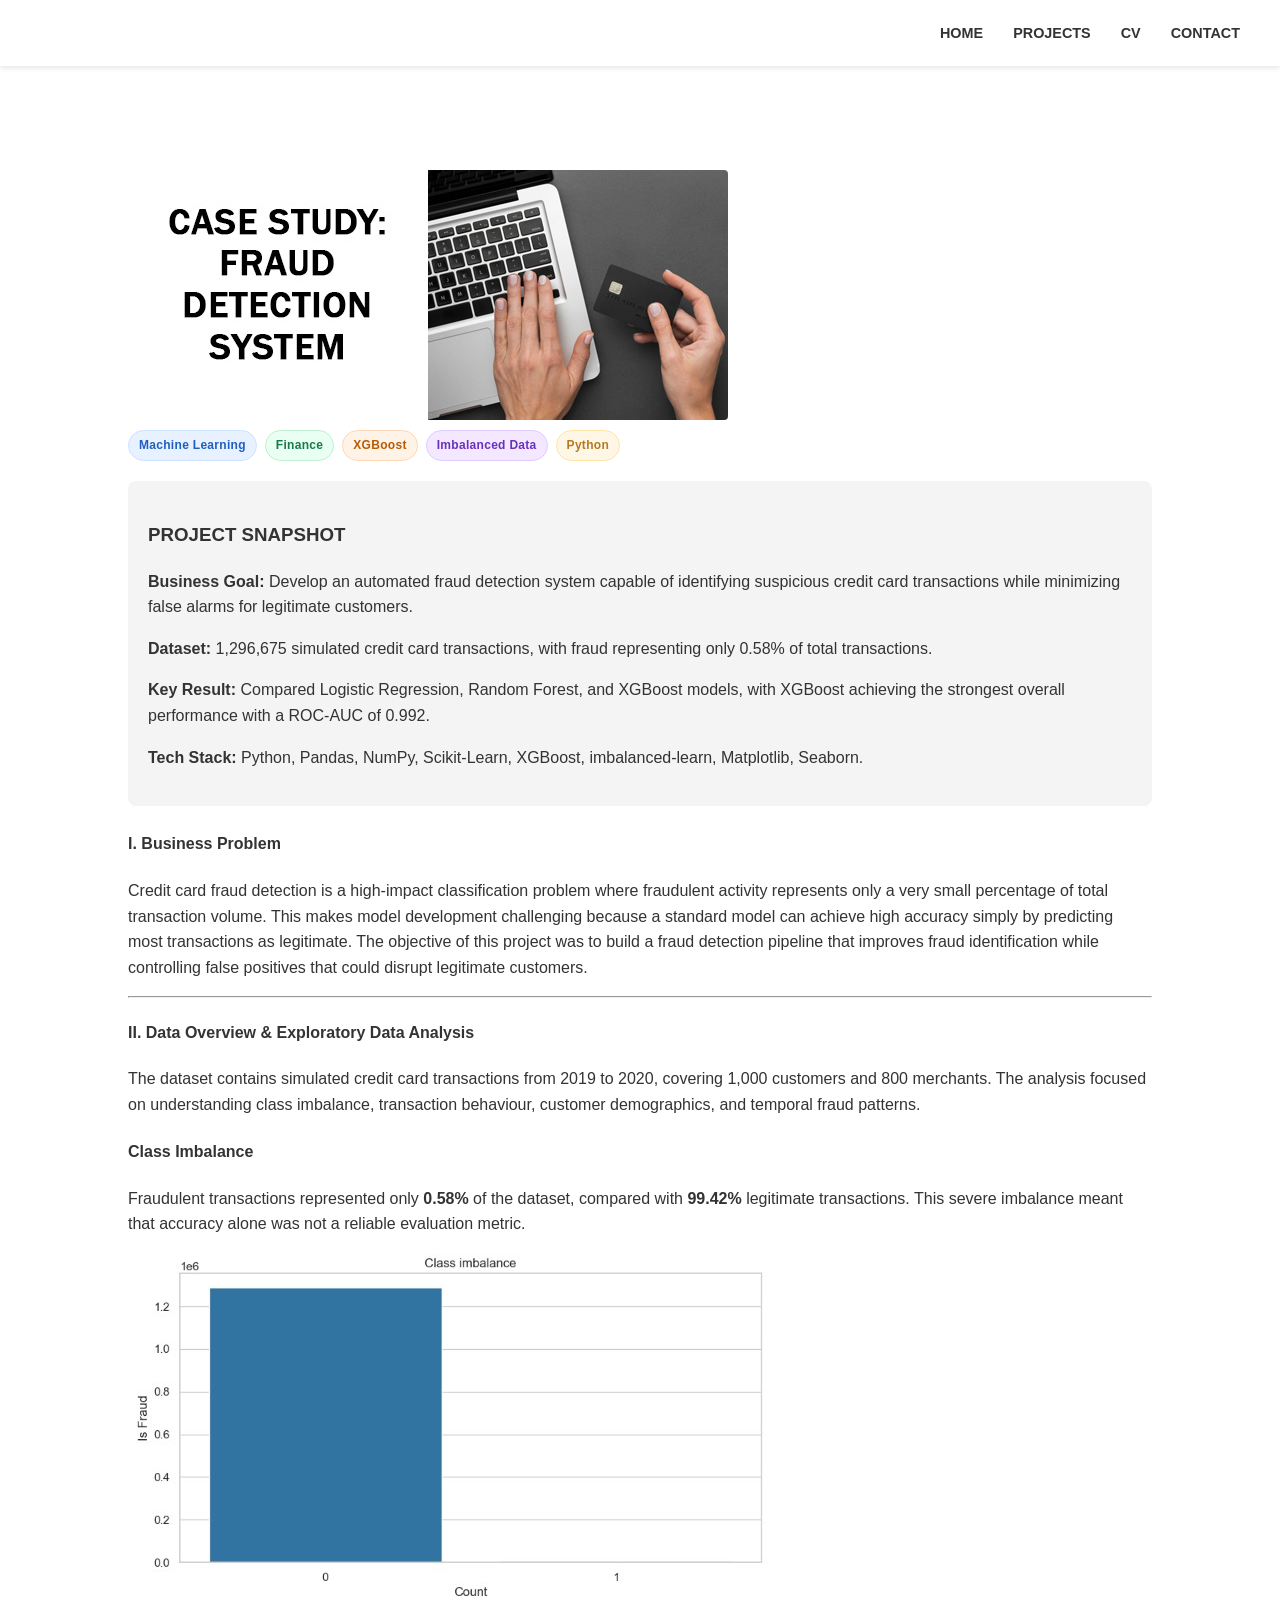
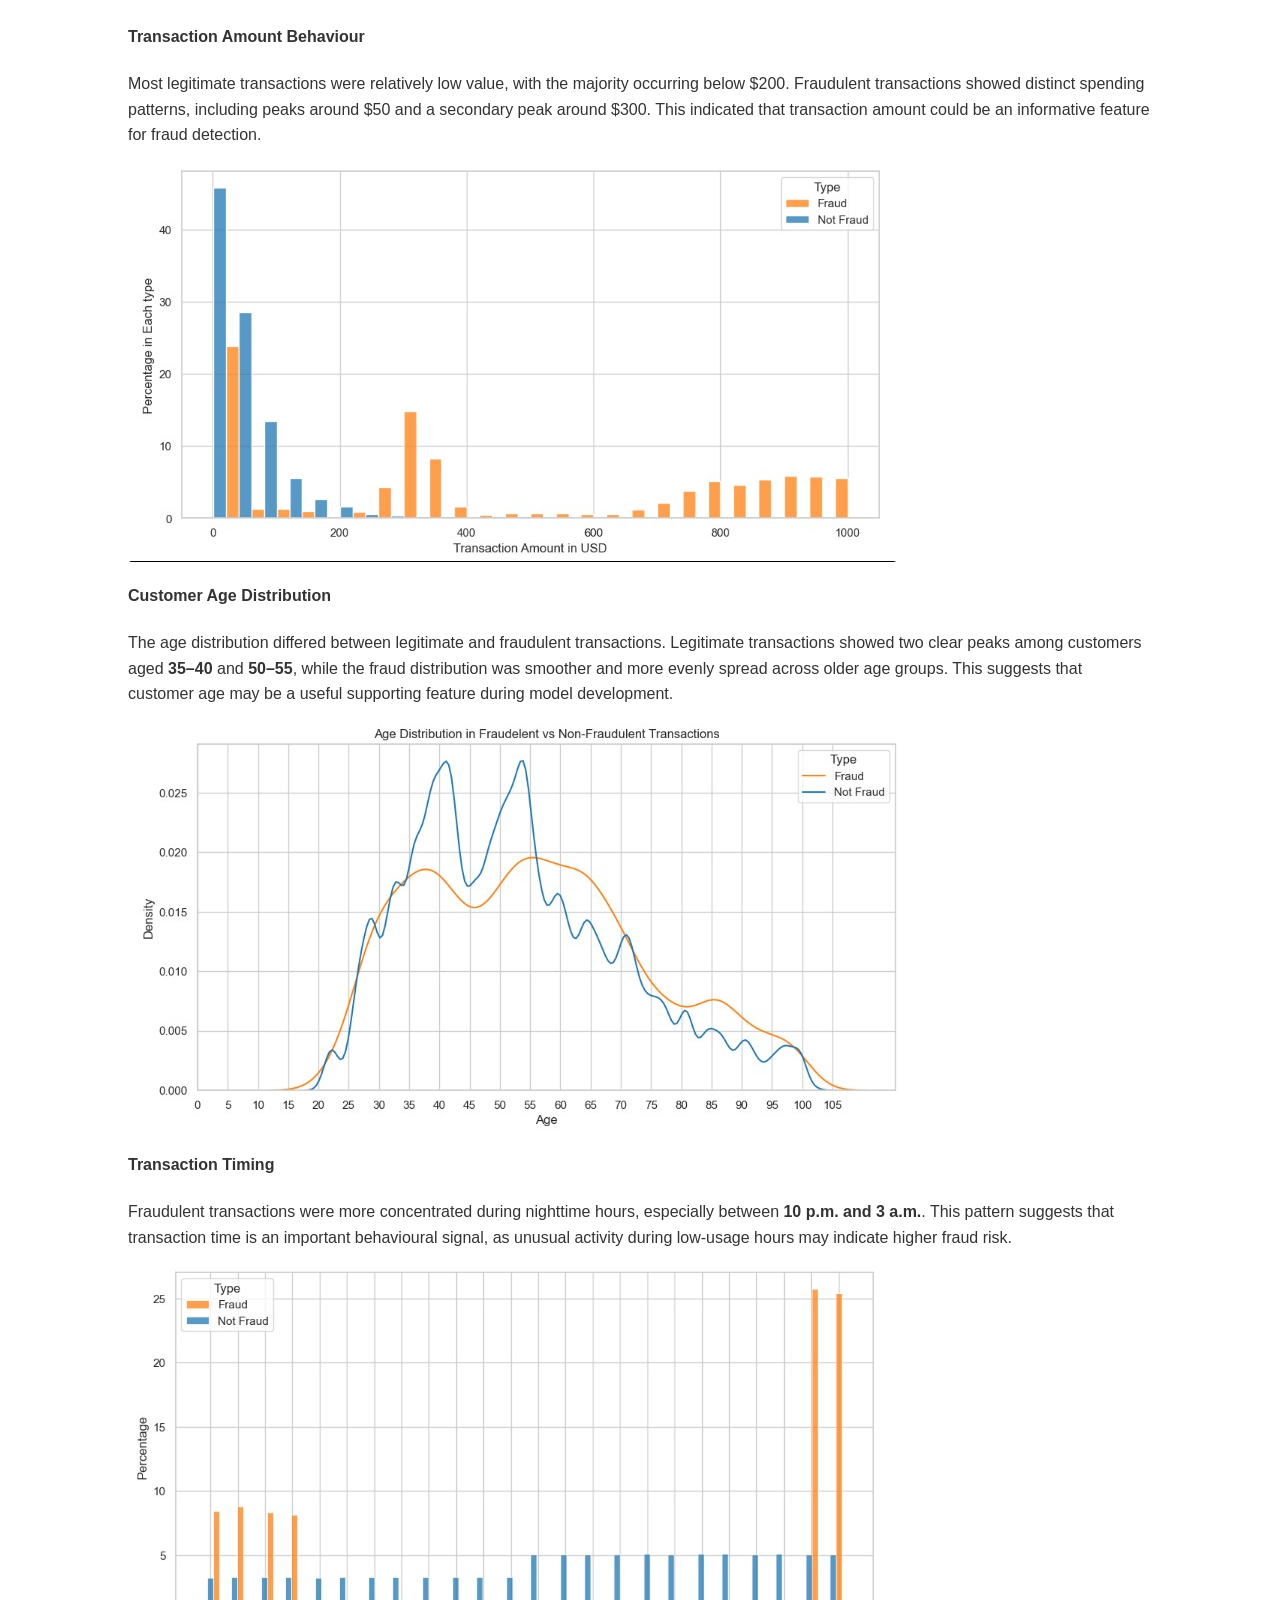
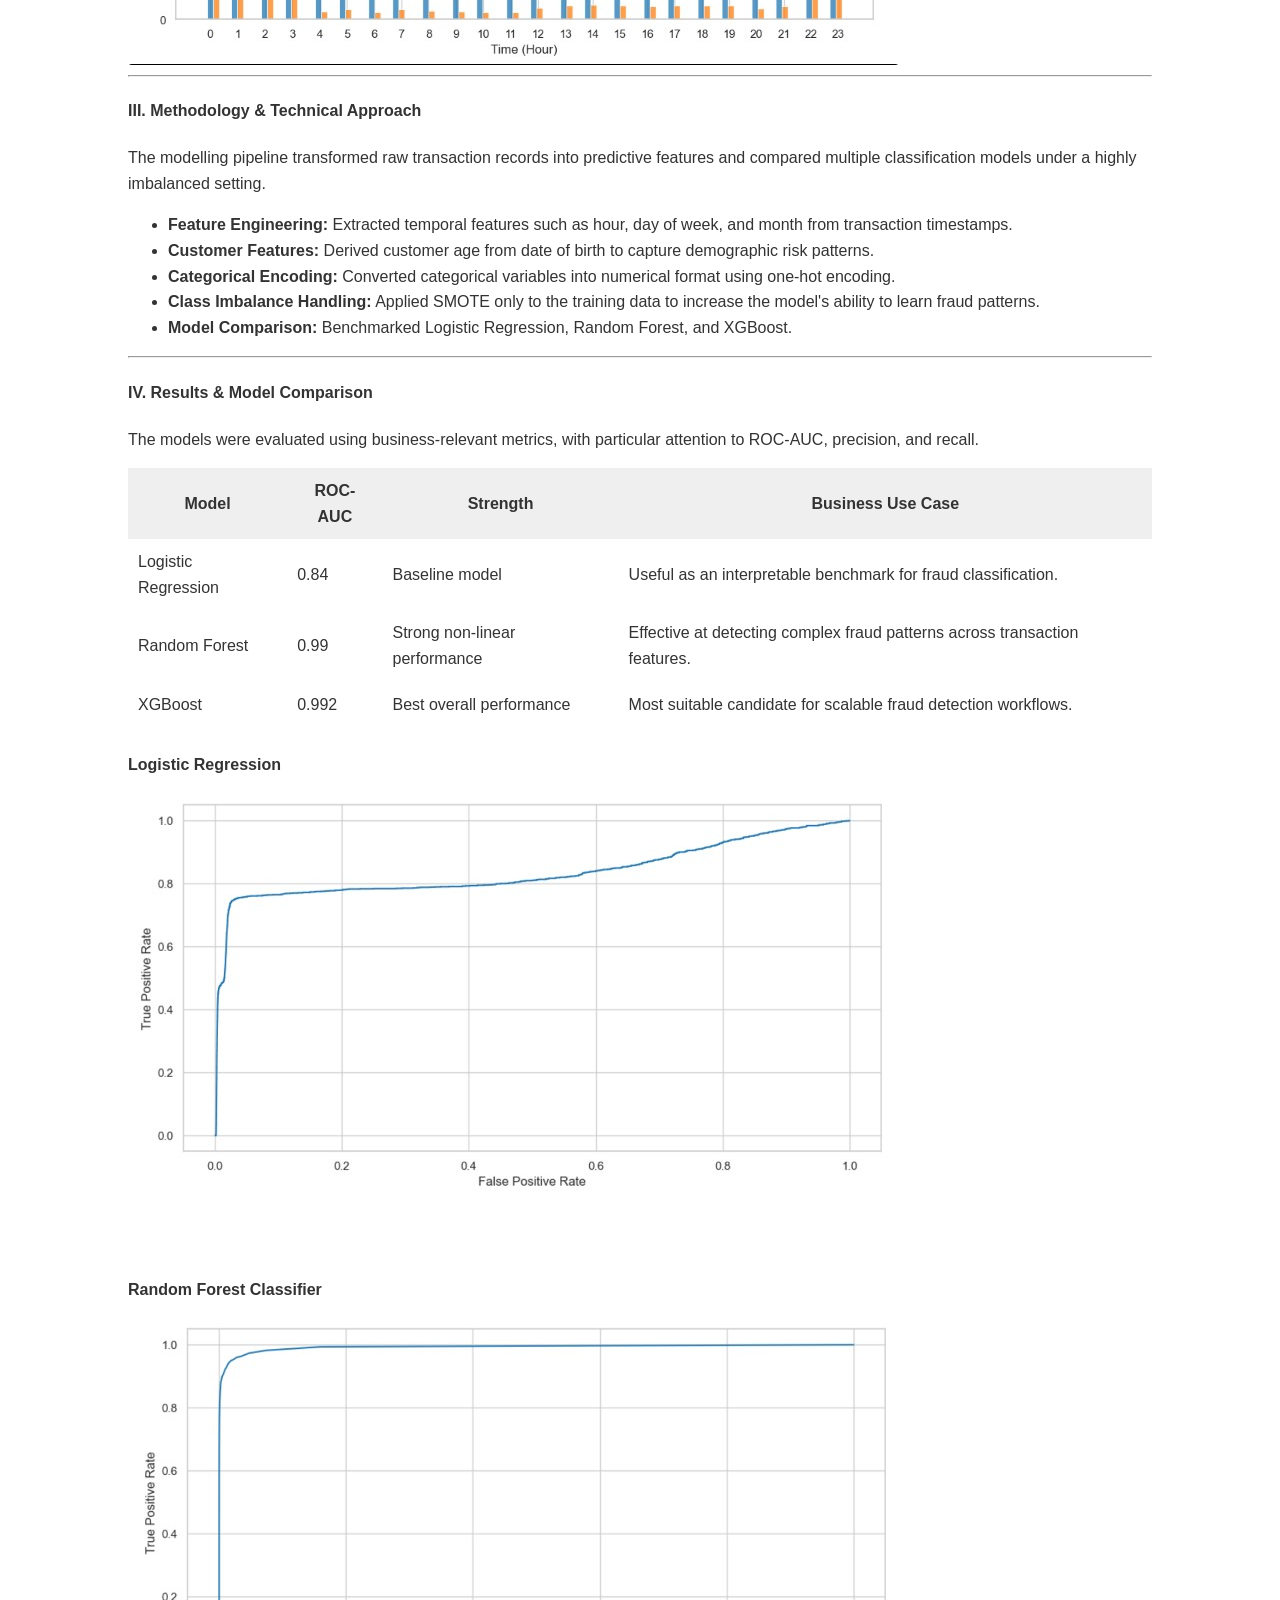
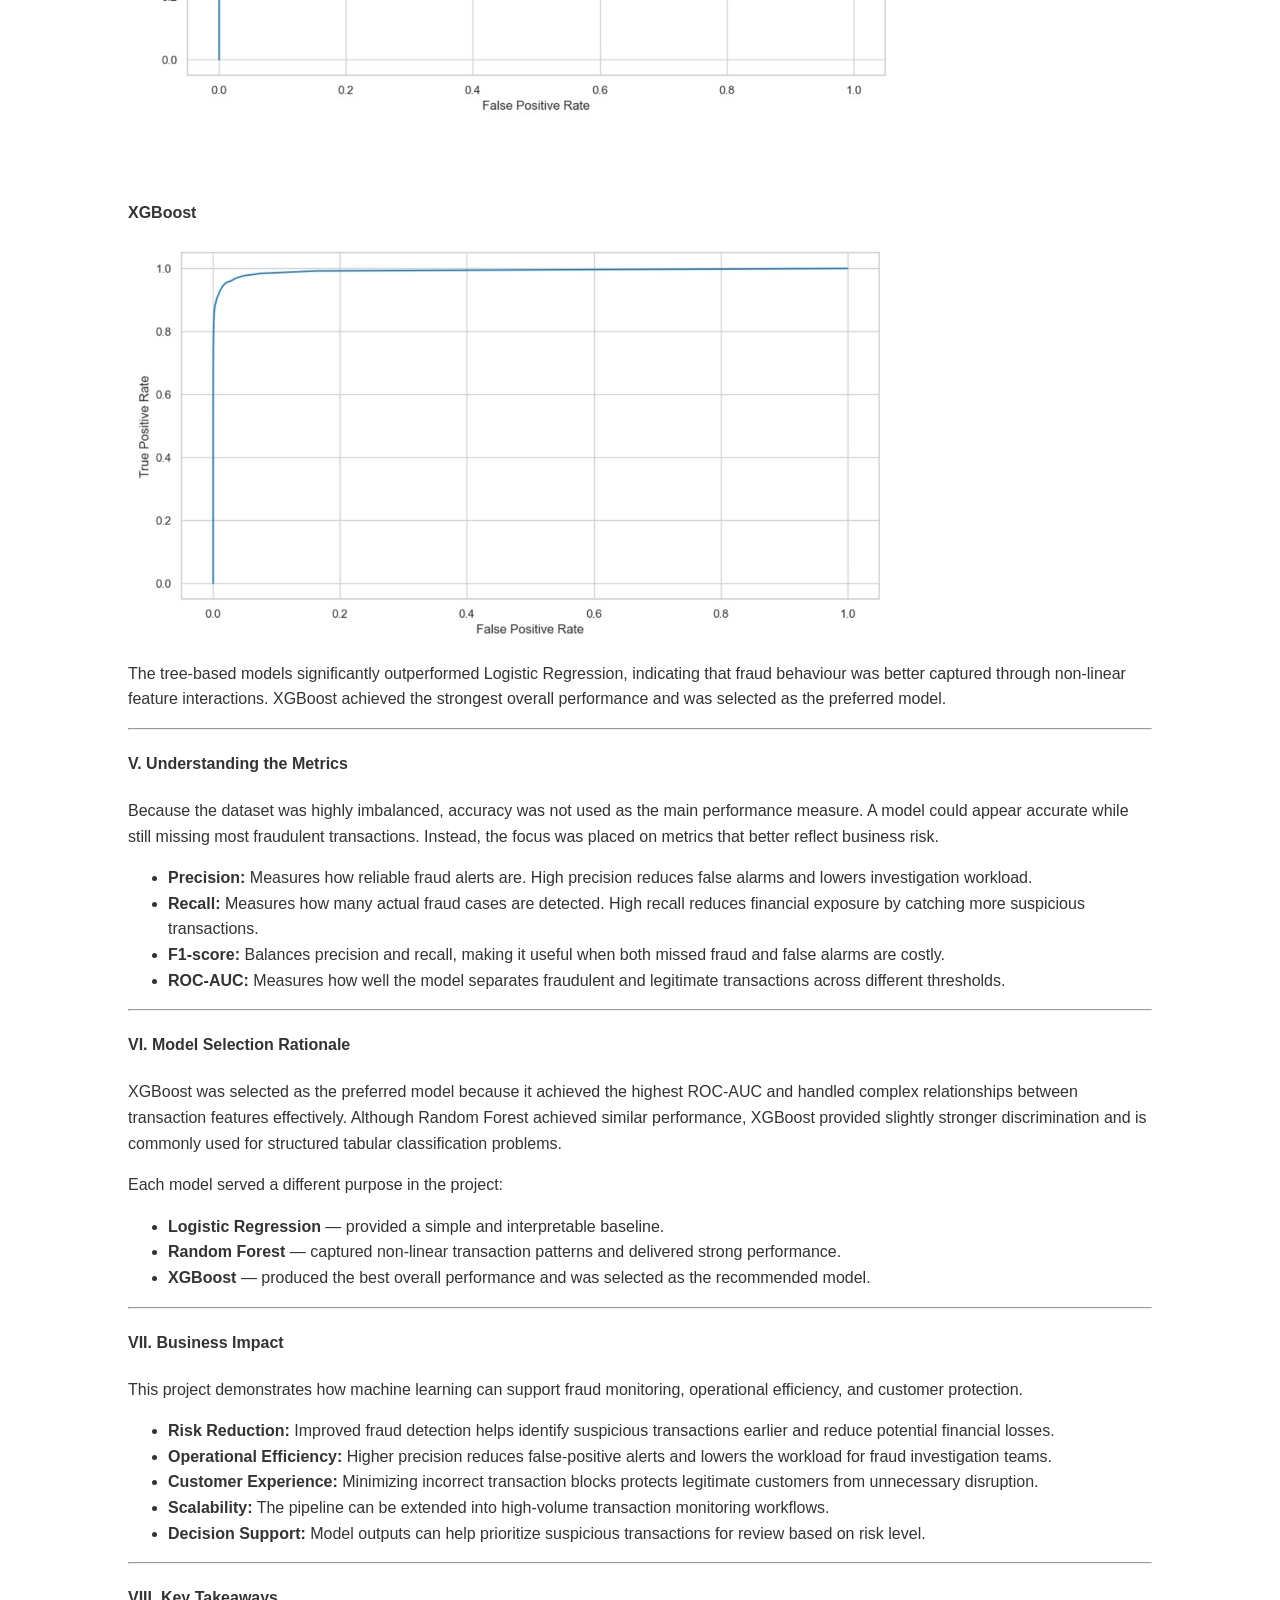
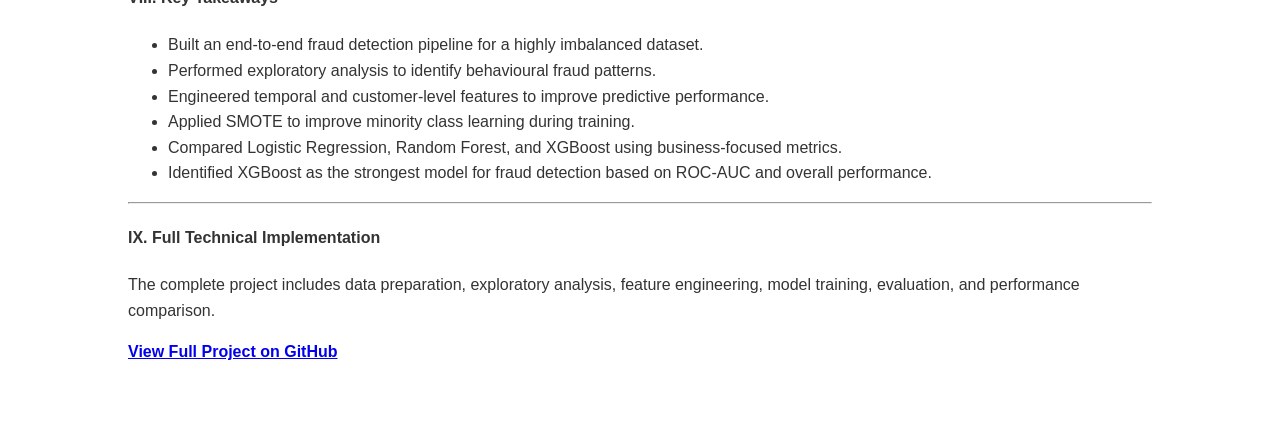
==== commit 35468ab9: "Update fraud_detection.html" ====
--- a/fraud_detection.html
+++ b/fraud_detection.html
@@ -7,7 +7,7 @@
     <link rel="stylesheet" href="css/style.css">
 </head>
 <body>
-
+    
 <header id="header">
     <nav>
         <ul>
@@ -162,7 +162,14 @@
 
 </tbody>
 </table>
-
+<h4>Logistic Regression</h4>
+<img src="images/logreg_roc.jpg" alt="LOG REG ROC"/>
+<br><br>
+<h4>Random Forest Classifier</h4>
+<img src="images/randfor_roc.jpg" alt="RANDOM FOREST ROC"/>
+<br><br>
+<h4>XGBoost</h4>
+<img src="images/xgb_roc.jpg" alt="XGBOOST ROC"/>
 <p>
 The tree-based models significantly outperformed Logistic Regression, indicating that fraud behaviour was better captured through non-linear feature interactions.
 XGBoost achieved the strongest overall performance and was selected as the preferred model.
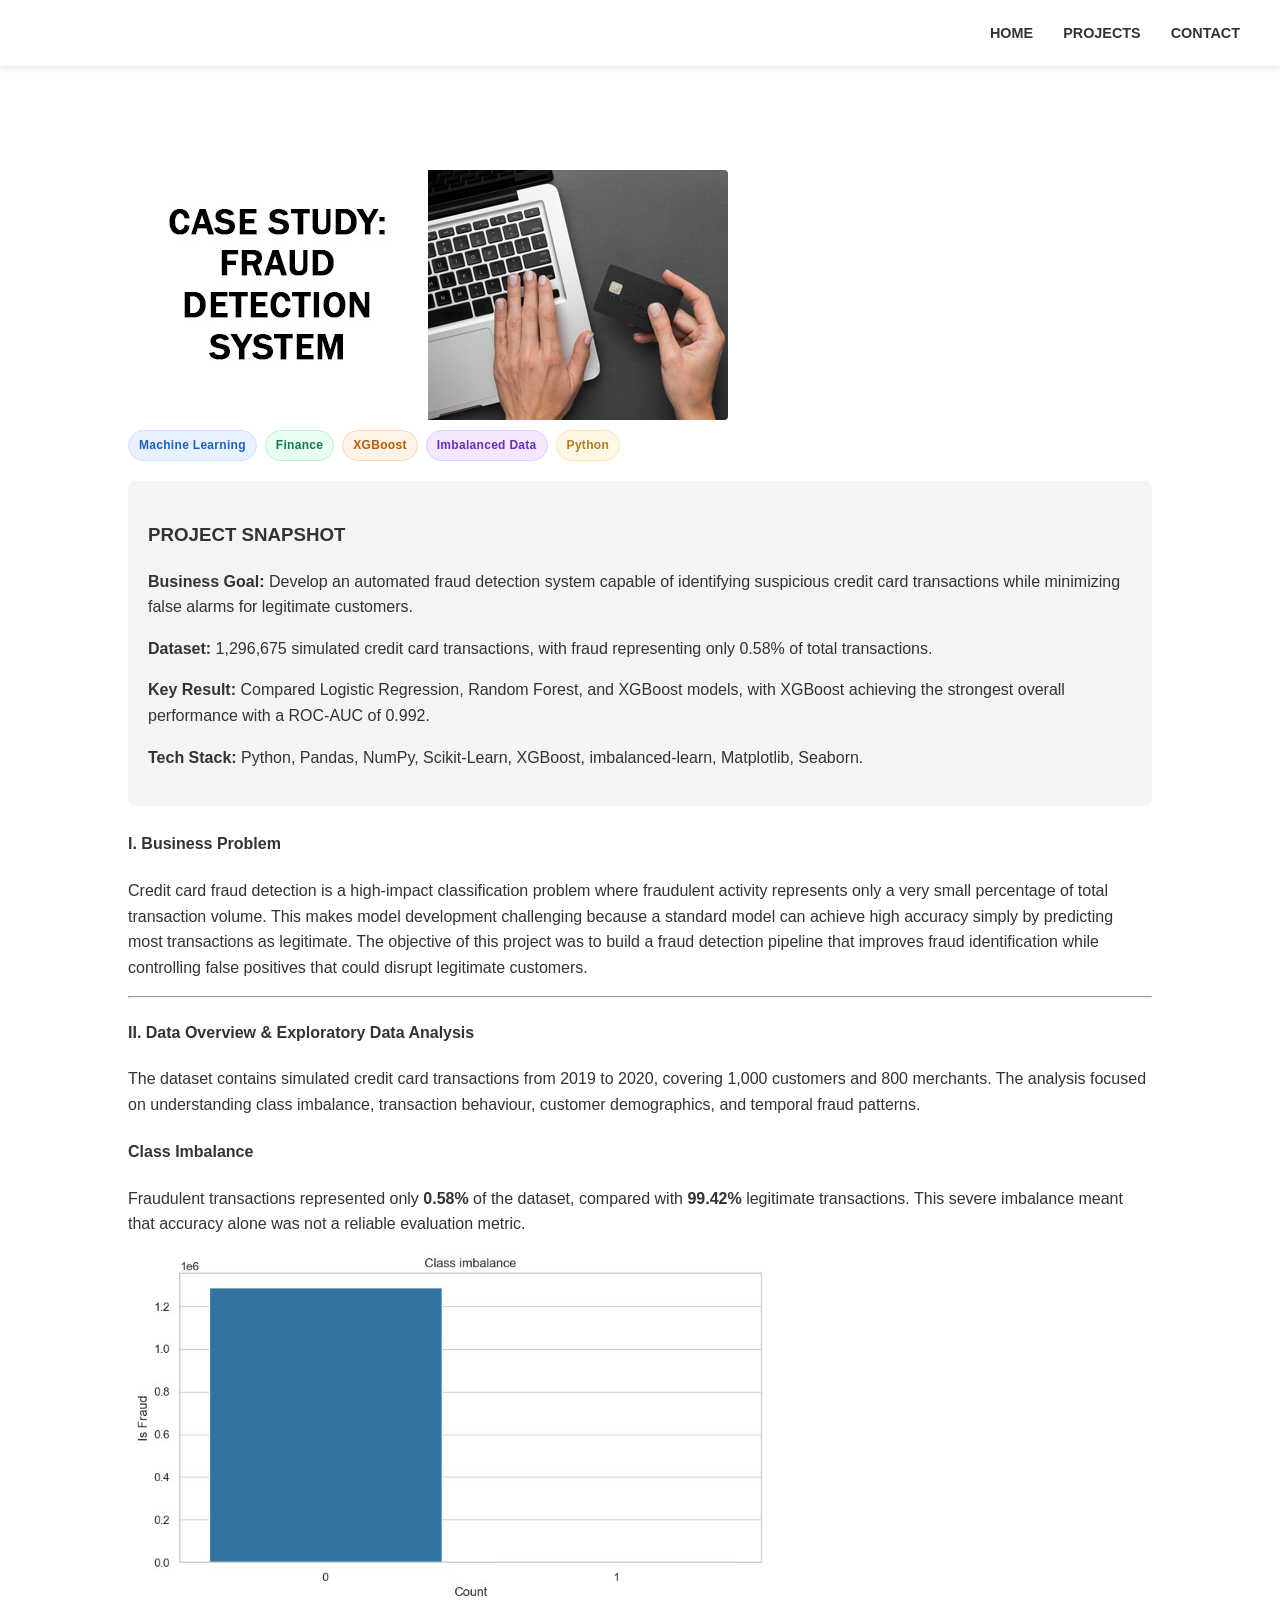
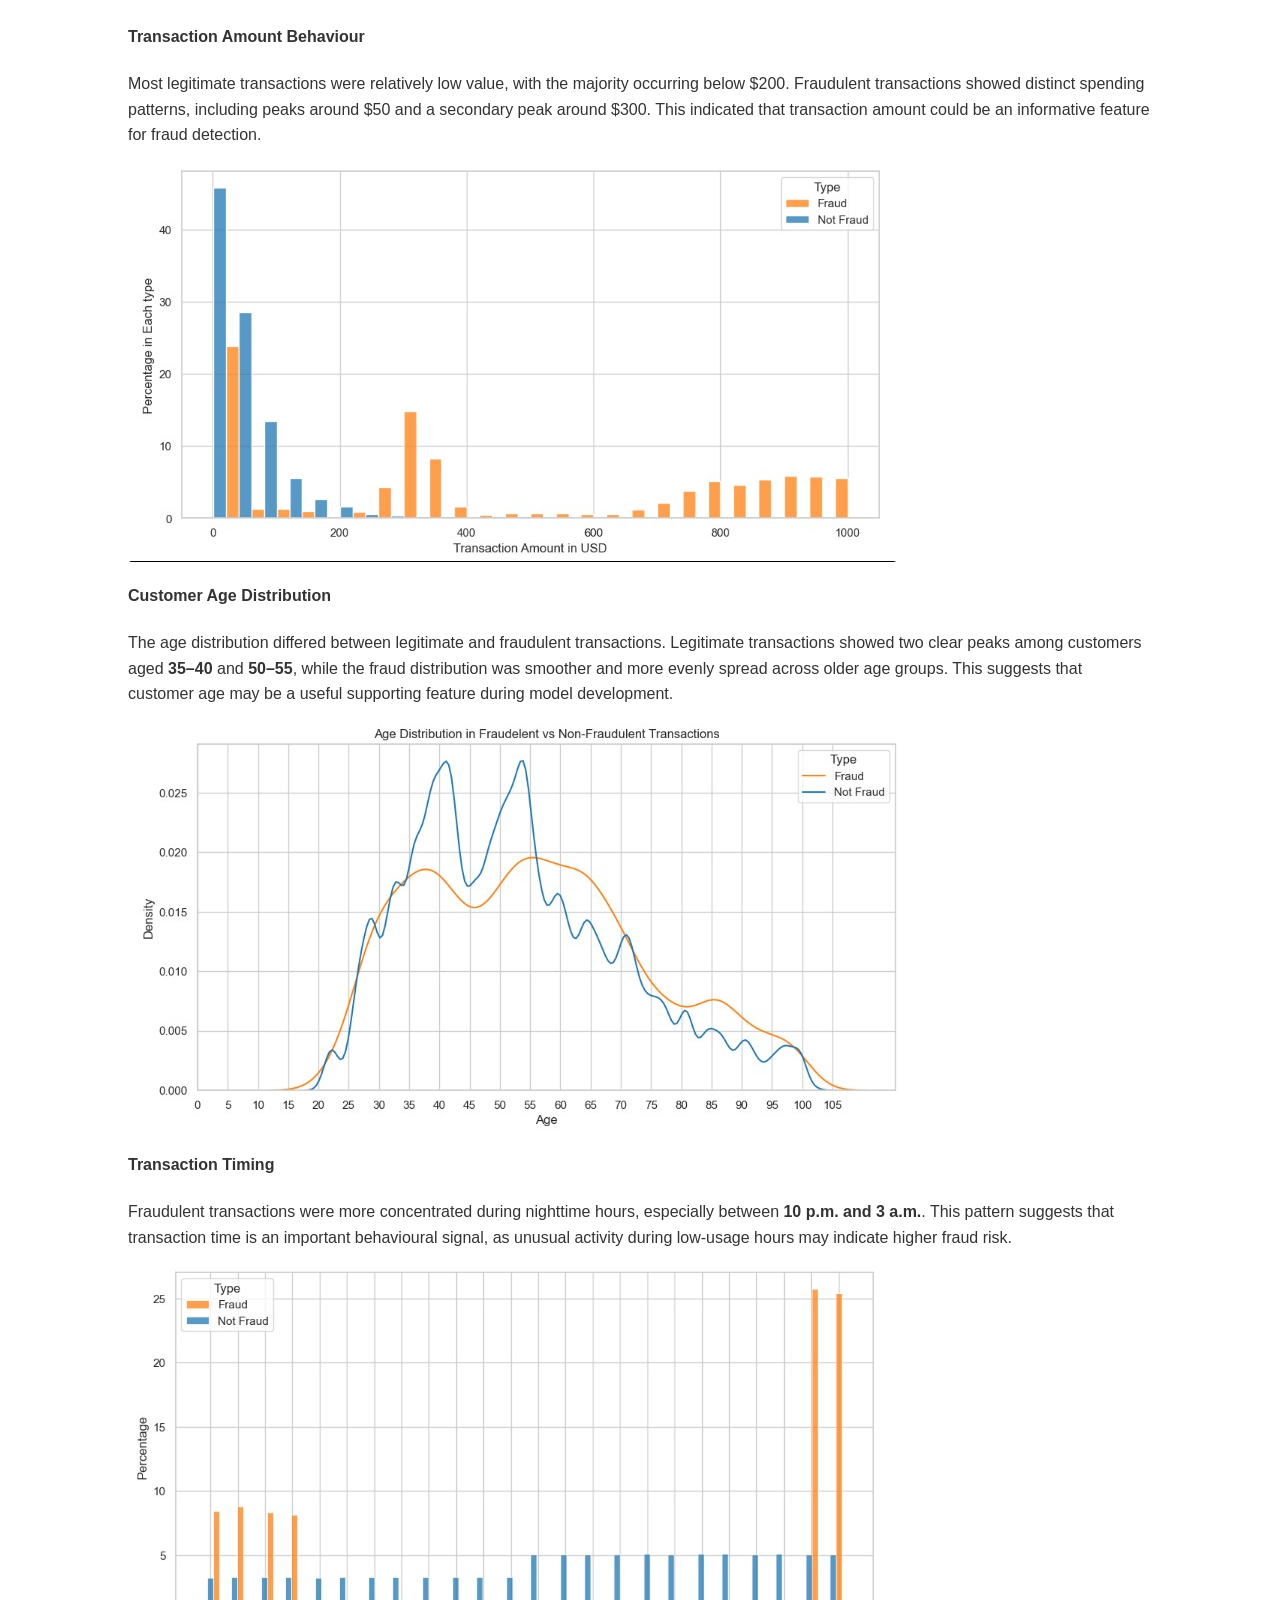
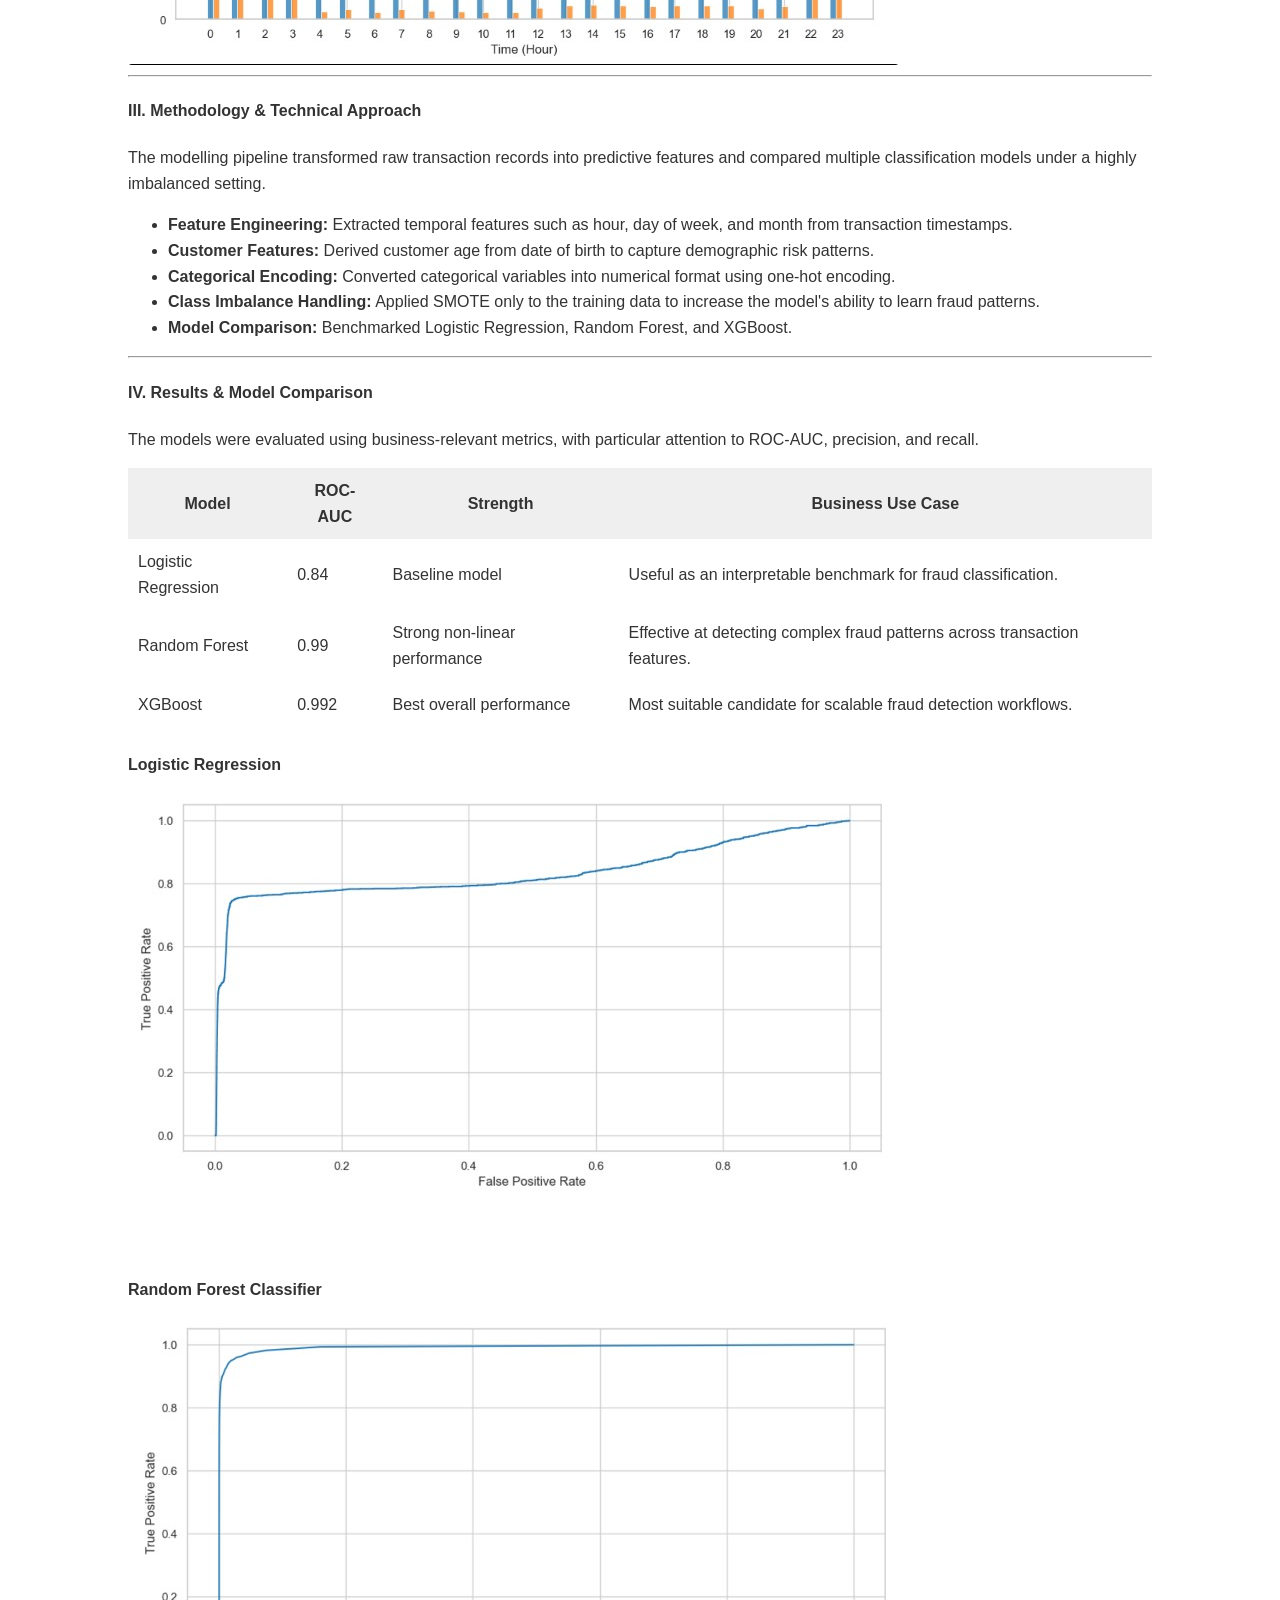
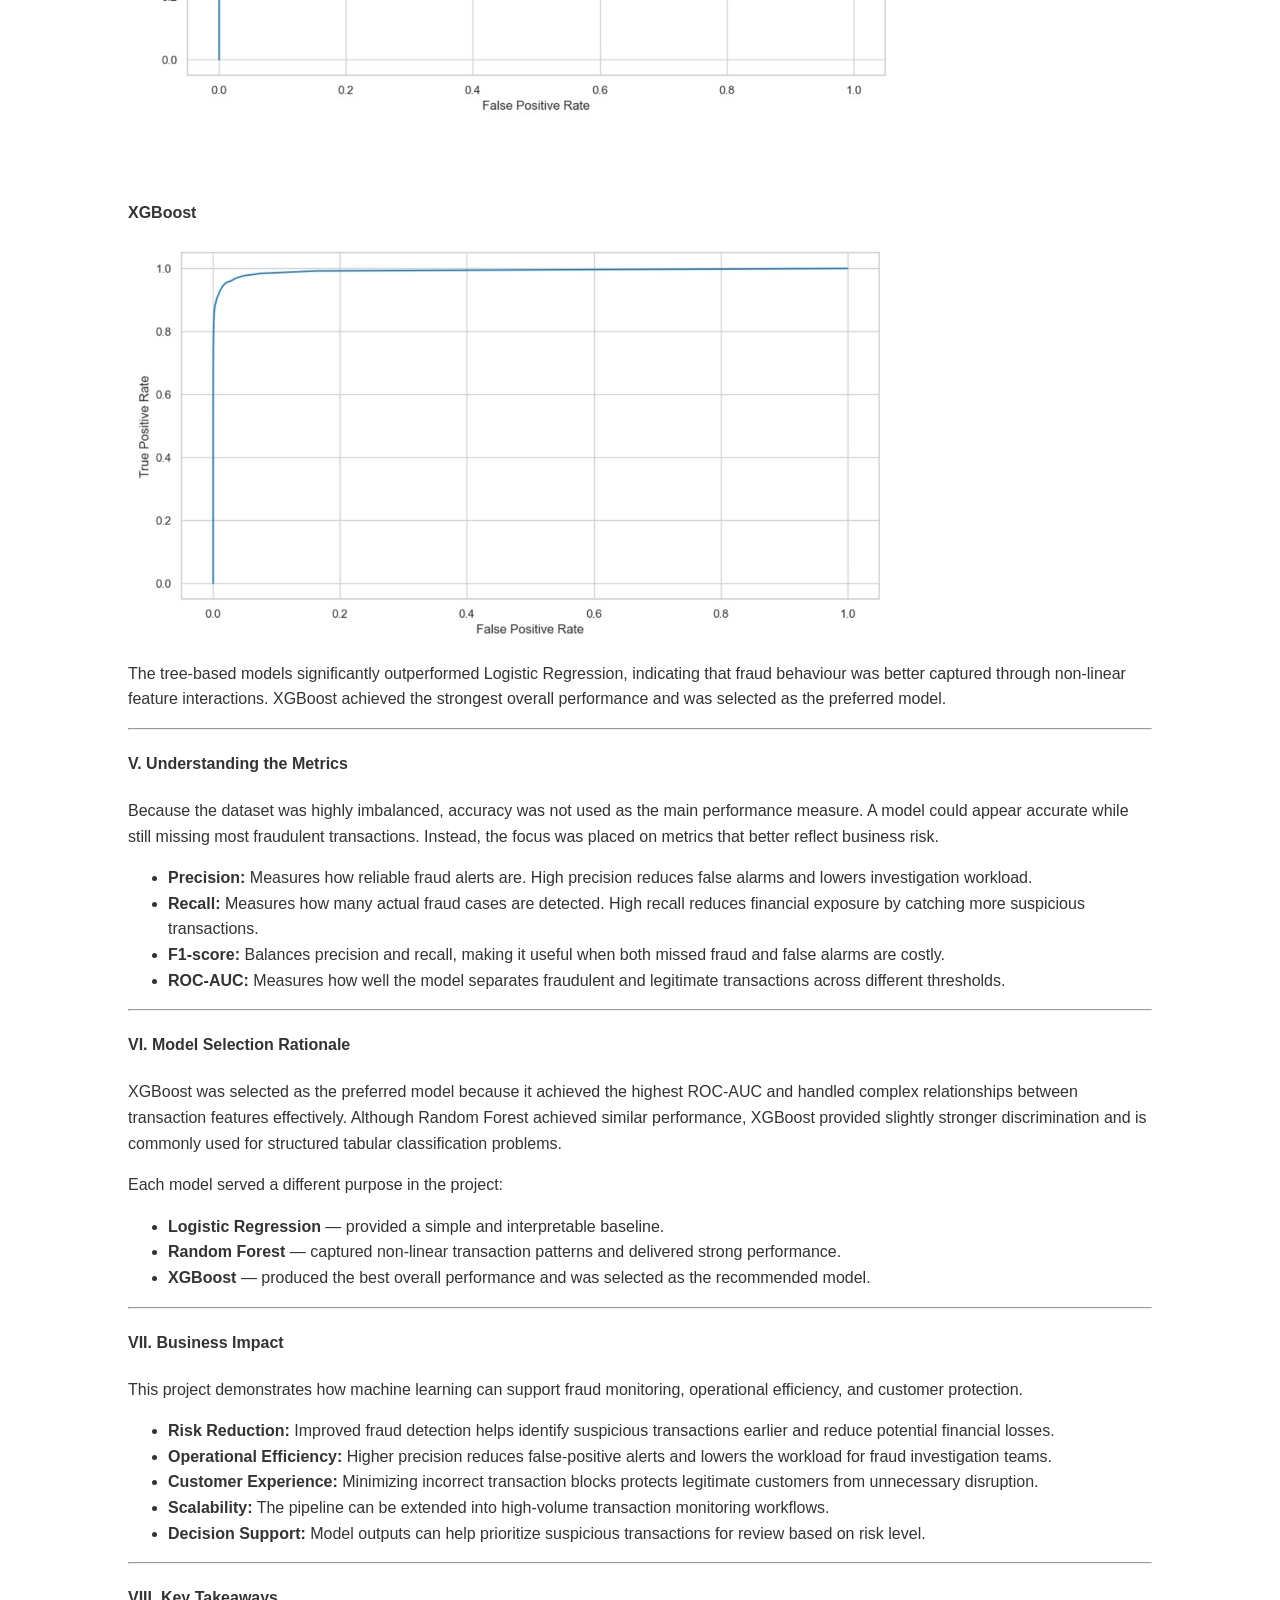
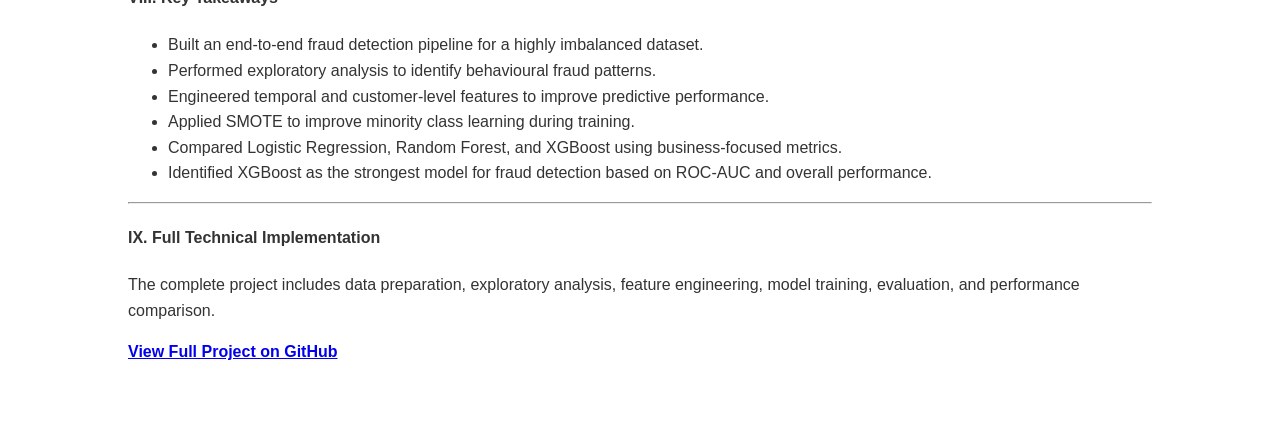
==== commit 96593e9e: "Update fraud_detection.html" ====
--- a/fraud_detection.html
+++ b/fraud_detection.html
@@ -13,7 +13,6 @@
         <ul>
             <li><a href="index.html#home">HOME</a></li>
             <li><a href="index.html#projects">PROJECTS</a></li>
-            <li><a href="index.html#cv">CV</a></li>
             <li><a href="index.html#contact">CONTACT</a></li>
         </ul>
     </nav>
